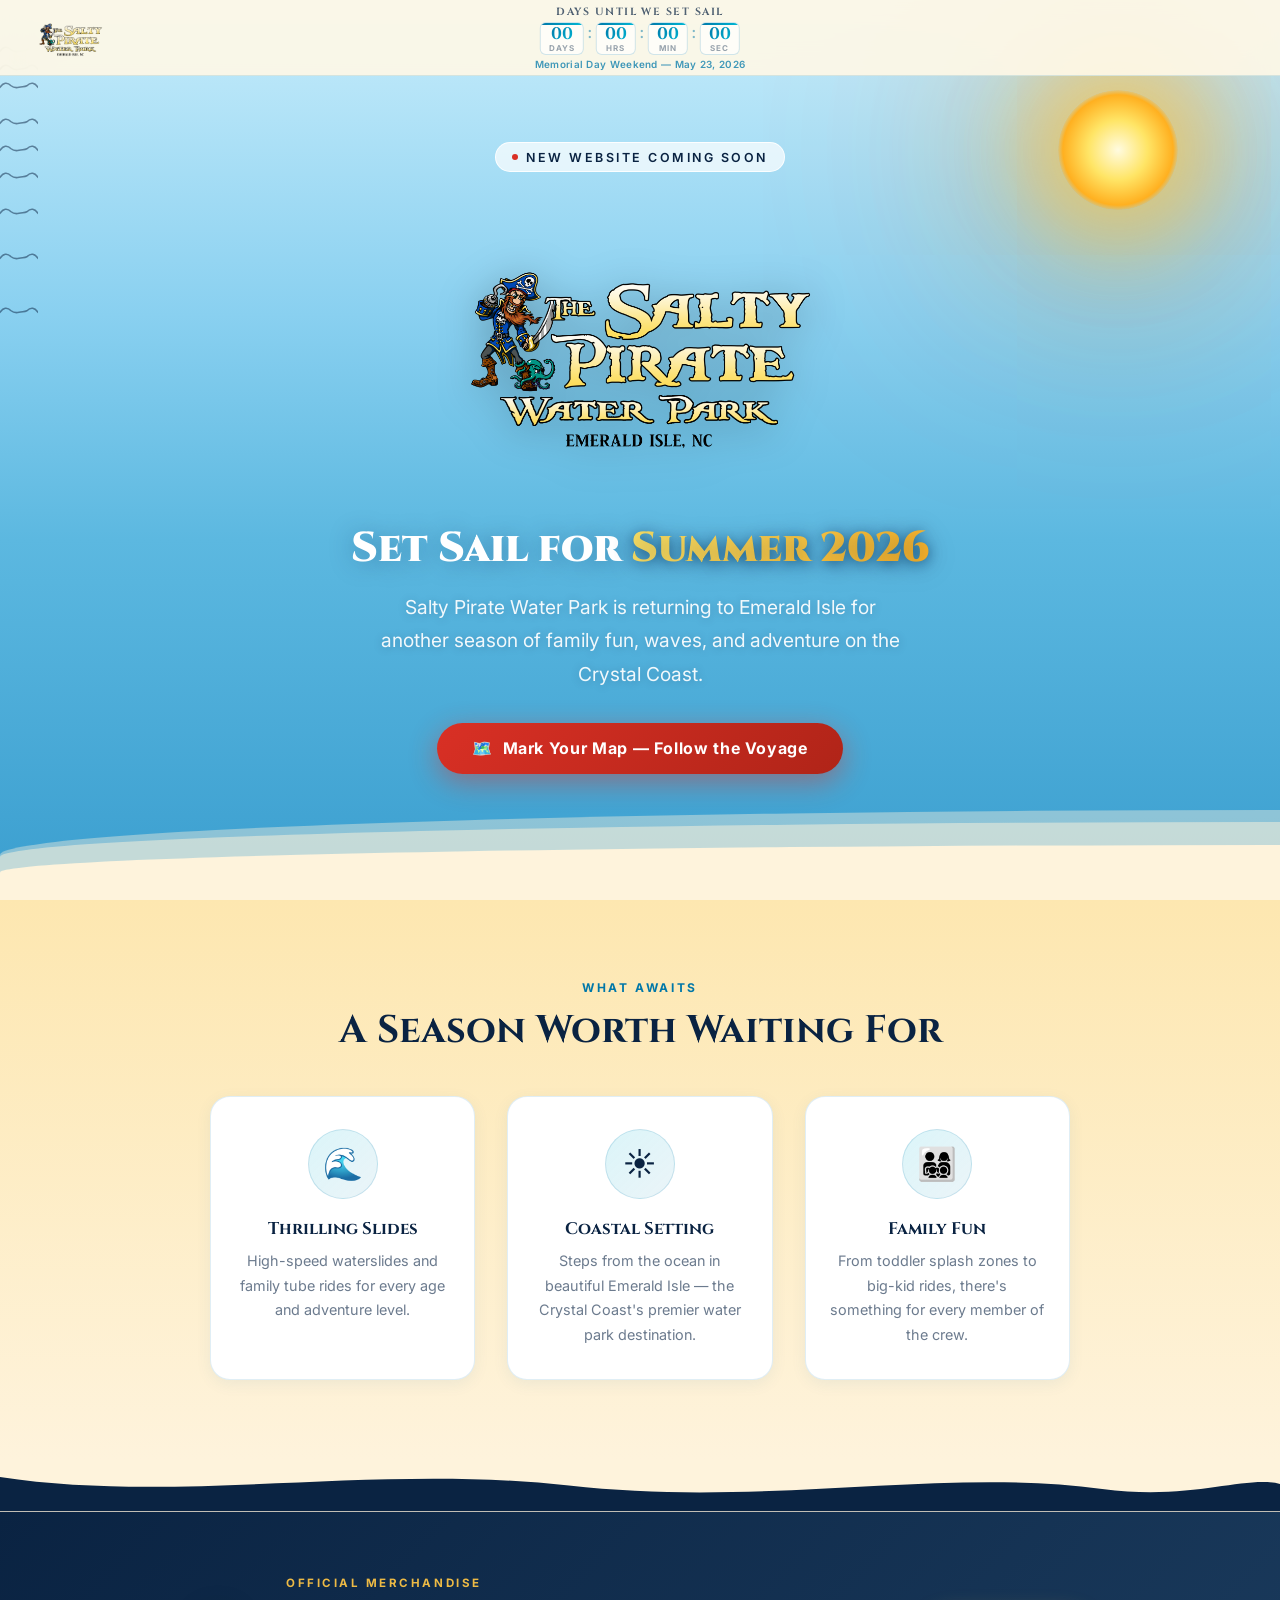
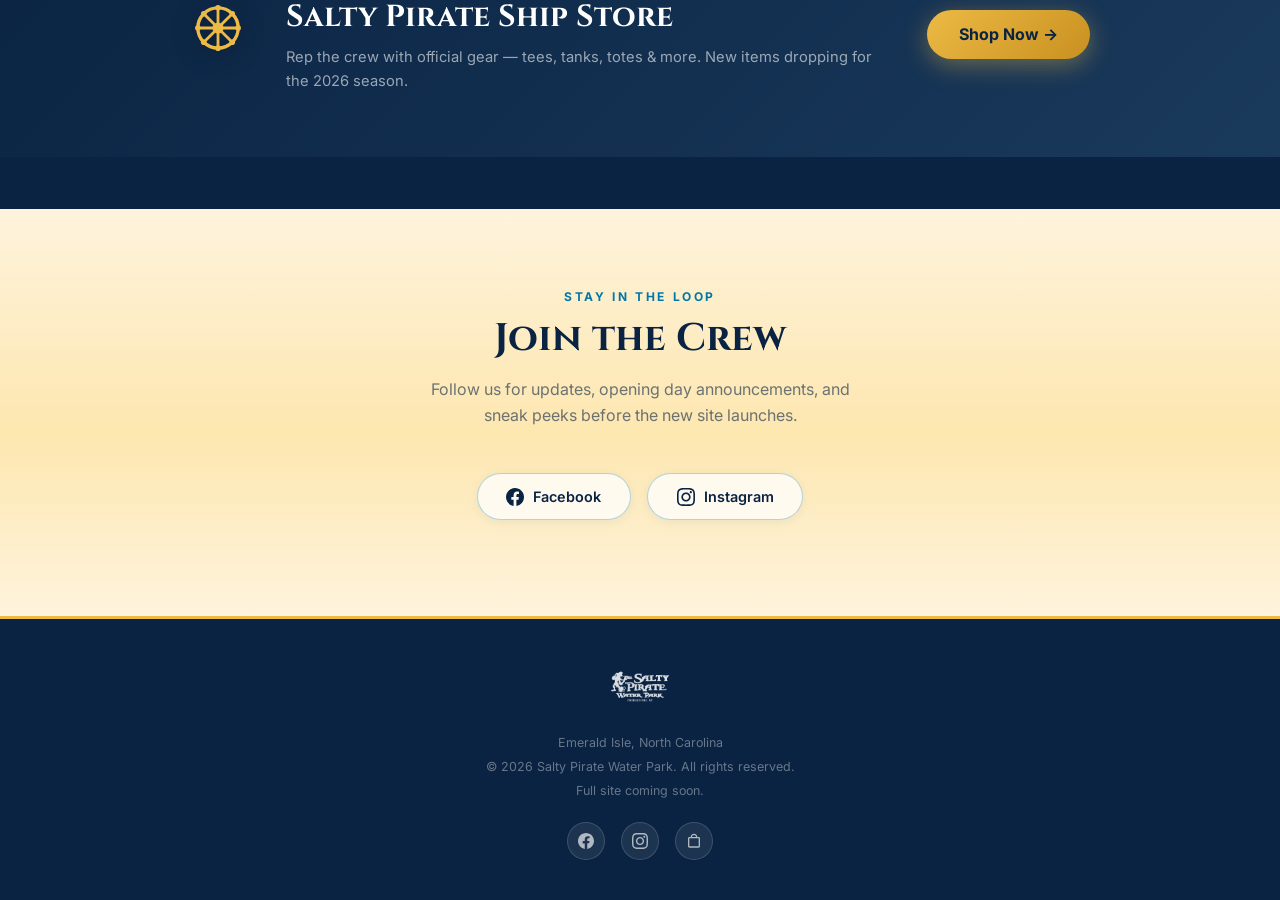
==== index.html @ d19b7331 "Initial commit — Salty Pirate Water Park coming soon page" ====
<!DOCTYPE html>
<html lang="en">
<head>
  <meta charset="UTF-8" />
  <meta name="viewport" content="width=device-width, initial-scale=1.0" />
  <meta name="description" content="Salty Pirate Water Park is returning to Emerald Isle, NC for Summer 2026. Get ready for the best family water park on the Crystal Coast." />
  <meta property="og:title" content="Salty Pirate Water Park — Set Sail Summer 2026" />
  <meta property="og:description" content="The crew returns Memorial Day Weekend 2026. Emerald Isle, North Carolina." />
  <meta property="og:type" content="website" />
  <title>Salty Pirate Water Park — Set Sail Summer 2026</title>

  <link rel="preconnect" href="https://fonts.googleapis.com" />
  <link rel="preconnect" href="https://fonts.gstatic.com" crossorigin />
  <link href="https://fonts.googleapis.com/css2?family=Cinzel:wght@700;900&family=Inter:wght@400;500;600;700&display=swap" rel="stylesheet" />
  <link rel="stylesheet" href="css/styles.css" />
</head>
<body>

  <div id="scroll-progress" aria-hidden="true"></div>

  <!-- NAV -->
  <nav>
    <a class="nav-logo" href="#">
      <img
        src="images/logo.png"
        alt="The Salty Pirate Water Park"
        onerror="this.style.display='none'; this.nextElementSibling.style.display='flex';"
      />
      <span class="nav-logo-fallback" style="display:none;">
        🏴‍☠️ Salty Pirate Water Park
      </span>
    </a>
    <div class="nav-countdown">
      <div class="nav-cd-title">Days Until We Set Sail</div>
      <div class="nav-cd-grid">
        <div class="nav-cd-item">
          <span class="nav-cd-num" id="cd-days">—</span>
          <span class="nav-cd-lbl">Days</span>
        </div>
        <div class="nav-cd-sep">:</div>
        <div class="nav-cd-item">
          <span class="nav-cd-num" id="cd-hours">—</span>
          <span class="nav-cd-lbl">Hrs</span>
        </div>
        <div class="nav-cd-sep">:</div>
        <div class="nav-cd-item">
          <span class="nav-cd-num" id="cd-minutes">—</span>
          <span class="nav-cd-lbl">Min</span>
        </div>
        <div class="nav-cd-sep">:</div>
        <div class="nav-cd-item">
          <span class="nav-cd-num" id="cd-seconds">—</span>
          <span class="nav-cd-lbl">Sec</span>
        </div>
      </div>
      <div class="nav-cd-date">Memorial Day Weekend &mdash; May 23, 2026</div>
    </div>
  </nav>

  <!-- HERO -->
  <section class="hero">
    <div class="birds" id="birds"></div>
    <div class="hero-sun"></div>
    <div class="hero-waves">
      <div class="hero-wave hw-1"></div>
      <div class="hero-wave hw-2"></div>
      <div class="hero-wave hw-3"></div>
    </div>

    <div class="hero-content">
      <div class="hero-eyebrow">
        <span class="dot"></span>
        New Website Coming Soon
      </div>

      <img
        src="images/logo.png"
        alt="The Salty Pirate Water Park"
        class="hero-logo-img"
        onerror="this.style.display='none'; this.nextElementSibling.style.display='block';"
      />
      <div class="hero-logo-fallback">
        <h1>The Salty Pirate<br /><span>Water Park</span></h1>
      </div>

      <p class="hero-tagline">Set Sail for <span>Summer 2026</span></p>

      <p class="hero-sub">
        Salty Pirate Water Park is returning to Emerald Isle for another season of family fun, waves, and adventure on the Crystal Coast.
      </p>
<!-- 
      <div class="hero-location">
        <span>⚓</span> Emerald Isle, North Carolina
      </div> -->

      <a
        href="https://maps.app.goo.gl/pohL6pct1wK9ptc59"
        target="_blank"
        rel="noopener noreferrer"
        class="hero-cta"
      >
        <span>🗺️</span> Mark Your Map — Follow the Voyage
      </a>
    </div>
  </section>

  <!-- FEATURES -->
  <section class="about-section">
    <p class="section-label reveal">What Awaits</p>
    <h2 class="section-title reveal" style="margin-bottom:2.5rem;">A Season Worth Waiting For</h2>

    <div class="about-inner stagger">
      <div class="feature-card reveal" style="--i:0">
        <span class="feature-icon">🌊</span>
        <div class="feature-title">Thrilling Slides</div>
        <p class="feature-text">High-speed waterslides and family tube rides for every age and adventure level.</p>
      </div>
      <div class="feature-card reveal" style="--i:1">
        <span class="feature-icon">☀️</span>
        <div class="feature-title">Coastal Setting</div>
        <p class="feature-text">Steps from the ocean in beautiful Emerald Isle — the Crystal Coast's premier water park destination.</p>
      </div>
      <div class="feature-card reveal" style="--i:2">
        <span class="feature-icon">👨‍👩‍👧‍👦</span>
        <div class="feature-title">Family Fun</div>
        <p class="feature-text">From toddler splash zones to big-kid rides, there's something for every member of the crew.</p>
      </div>
    </div>
  </section>

  <!-- WAVE: sand → navy -->
  <div class="wave-divider wd-sand-to-navy" aria-hidden="true">
    <svg viewBox="0 0 1440 60" preserveAspectRatio="none" xmlns="http://www.w3.org/2000/svg">
      <path d="M0,20 C200,52 420,4 640,30 C860,56 1060,8 1240,34 C1340,48 1400,18 1440,28 L1440,60 L0,60 Z" fill="#0A2342"/>
    </svg>
  </div>

  <!-- SHIP STORE -->
  <section class="store-section">
    <div class="store-inner reveal">
      <div class="store-icon">
        <svg viewBox="0 0 100 100" width="56" height="56" fill="none" xmlns="http://www.w3.org/2000/svg">
          <circle cx="50" cy="50" r="36" stroke="#EDBA45" stroke-width="6"/>
          <circle cx="50" cy="50" r="10" fill="#EDBA45"/>
          <line x1="50" y1="40" x2="50" y2="14" stroke="#EDBA45" stroke-width="5" stroke-linecap="round"/>
          <line x1="50" y1="60" x2="50" y2="86" stroke="#EDBA45" stroke-width="5" stroke-linecap="round"/>
          <line x1="60" y1="50" x2="86" y2="50" stroke="#EDBA45" stroke-width="5" stroke-linecap="round"/>
          <line x1="40" y1="50" x2="14" y2="50" stroke="#EDBA45" stroke-width="5" stroke-linecap="round"/>
          <line x1="57.07" y1="42.93" x2="75.46" y2="24.54" stroke="#EDBA45" stroke-width="5" stroke-linecap="round"/>
          <line x1="57.07" y1="57.07" x2="75.46" y2="75.46" stroke="#EDBA45" stroke-width="5" stroke-linecap="round"/>
          <line x1="42.93" y1="57.07" x2="24.54" y2="75.46" stroke="#EDBA45" stroke-width="5" stroke-linecap="round"/>
          <line x1="42.93" y1="42.93" x2="24.54" y2="24.54" stroke="#EDBA45" stroke-width="5" stroke-linecap="round"/>
          <circle cx="50"    cy="14"    r="5" fill="#EDBA45"/>
          <circle cx="50"    cy="86"    r="5" fill="#EDBA45"/>
          <circle cx="86"    cy="50"    r="5" fill="#EDBA45"/>
          <circle cx="14"    cy="50"    r="5" fill="#EDBA45"/>
          <circle cx="75.46" cy="24.54" r="5" fill="#EDBA45"/>
          <circle cx="75.46" cy="75.46" r="5" fill="#EDBA45"/>
          <circle cx="24.54" cy="75.46" r="5" fill="#EDBA45"/>
          <circle cx="24.54" cy="24.54" r="5" fill="#EDBA45"/>
        </svg>
      </div>
      <div class="store-text">
        <p class="store-eyebrow">Official Merchandise</p>
        <h2 class="store-heading">Salty Pirate Ship Store</h2>
        <p class="store-sub">Rep the crew with official gear — tees, tanks, totes &amp; more. New items dropping for the 2026 season.</p>
      </div>
      <a
        href="https://www.saltypiratestore.com"
        target="_blank"
        rel="noopener noreferrer"
        class="store-cta"
      >
        Shop Now &rarr;
      </a>
    </div>
  </section>

  <!-- WAVE: navy → sand -->
  <div class="wave-divider wd-navy-to-sand" aria-hidden="true">
    <svg viewBox="0 0 1440 60" preserveAspectRatio="none" xmlns="http://www.w3.org/2000/svg">
      <path d="M0,40 C200,8 420,56 640,30 C860,4 1060,52 1240,26 C1340,12 1400,42 1440,32 L1440,0 L0,0 Z" fill="#0A2342"/>
    </svg>
  </div>

  <!-- SOCIAL -->
  <section class="social-section" id="social">
    <p class="section-label reveal">Stay in the Loop</p>
    <h2 class="section-title reveal">Join the Crew</h2>
    <p class="social-sub reveal">Follow us for updates, opening day announcements, and sneak peeks before the new site launches.</p>

    <div class="social-links reveal stagger">
      <a
        href="https://www.facebook.com/thesaltypiratewaterpark/"
        target="_blank"
        rel="noopener noreferrer"
        class="social-btn"
        style="--i:0"
      >
        <svg viewBox="0 0 24 24"><path d="M24 12.073C24 5.406 18.627 0 12 0S0 5.406 0 12.073C0 18.1 4.388 23.094 10.125 24v-8.437H7.078v-3.49h3.047V9.41c0-3.025 1.791-4.697 4.533-4.697 1.313 0 2.686.236 2.686.236v2.97h-1.513c-1.491 0-1.956.93-1.956 1.874v2.25h3.328l-.532 3.49h-2.796V24C19.612 23.094 24 18.1 24 12.073z"/></svg>
        Facebook
      </a>
      <a
        href="https://www.instagram.com/saltypiratewaterpark/"
        target="_blank"
        rel="noopener noreferrer"
        class="social-btn"
        style="--i:1"
      >
        <svg viewBox="0 0 24 24"><path d="M12 2.163c3.204 0 3.584.012 4.85.07 3.252.148 4.771 1.691 4.919 4.919.058 1.265.069 1.645.069 4.849 0 3.205-.012 3.584-.069 4.849-.149 3.225-1.664 4.771-4.919 4.919-1.266.058-1.644.07-4.85.07-3.204 0-3.584-.012-4.849-.07-3.26-.149-4.771-1.699-4.919-4.92-.058-1.265-.07-1.644-.07-4.849 0-3.204.013-3.583.07-4.849.149-3.227 1.664-4.771 4.919-4.919 1.266-.057 1.645-.069 4.849-.069zm0-2.163c-3.259 0-3.667.014-4.947.072-4.358.2-6.78 2.618-6.98 6.98-.059 1.281-.073 1.689-.073 4.948 0 3.259.014 3.668.072 4.948.2 4.358 2.618 6.78 6.98 6.98 1.281.058 1.689.072 4.948.072 3.259 0 3.668-.014 4.948-.072 4.354-.2 6.782-2.618 6.979-6.98.059-1.28.073-1.689.073-4.948 0-3.259-.014-3.667-.072-4.947-.196-4.354-2.617-6.78-6.979-6.98-1.281-.059-1.69-.073-4.949-.073zm0 5.838c-3.403 0-6.162 2.759-6.162 6.162s2.759 6.163 6.162 6.163 6.162-2.759 6.162-6.163c0-3.403-2.759-6.162-6.162-6.162zm0 10.162c-2.209 0-4-1.79-4-4 0-2.209 1.791-4 4-4s4 1.791 4 4c0 2.21-1.791 4-4 4zm6.406-11.845c-.796 0-1.441.645-1.441 1.44s.645 1.44 1.441 1.44c.795 0 1.439-.645 1.439-1.44s-.644-1.44-1.439-1.44z"/></svg>
        Instagram
      </a>
    </div>
  </section>

  <!-- FOOTER -->
  <footer>
    <div class="footer-logo">
      <img
        src="images/logo.png"
        alt="The Salty Pirate Water Park"
        onerror="this.style.display='none'; this.nextElementSibling.style.display='block';"
      />
      <span class="footer-logo-fallback" style="display:none;">🏴‍☠️ Salty Pirate Water Park</span>
    </div>
    <p class="footer-text">
      Emerald Isle, North Carolina<br />
      © 2026 Salty Pirate Water Park. All rights reserved.<br />
      Full site coming soon.
    </p>
    <div class="footer-social">
      <a href="https://www.facebook.com/thesaltypiratewaterpark/" target="_blank" rel="noopener noreferrer" aria-label="Facebook">
        <svg viewBox="0 0 24 24"><path d="M24 12.073C24 5.406 18.627 0 12 0S0 5.406 0 12.073C0 18.1 4.388 23.094 10.125 24v-8.437H7.078v-3.49h3.047V9.41c0-3.025 1.791-4.697 4.533-4.697 1.313 0 2.686.236 2.686.236v2.97h-1.513c-1.491 0-1.956.93-1.956 1.874v2.25h3.328l-.532 3.49h-2.796V24C19.612 23.094 24 18.1 24 12.073z"/></svg>
      </a>
      <a href="https://www.instagram.com/saltypiratewaterpark/" target="_blank" rel="noopener noreferrer" aria-label="Instagram">
        <svg viewBox="0 0 24 24"><path d="M12 2.163c3.204 0 3.584.012 4.85.07 3.252.148 4.771 1.691 4.919 4.919.058 1.265.069 1.645.069 4.849 0 3.205-.012 3.584-.069 4.849-.149 3.225-1.664 4.771-4.919 4.919-1.266.058-1.644.07-4.85.07-3.204 0-3.584-.012-4.849-.07-3.26-.149-4.771-1.699-4.919-4.92-.058-1.265-.07-1.644-.07-4.849 0-3.204.013-3.583.07-4.849.149-3.227 1.664-4.771 4.919-4.919 1.266-.057 1.645-.069 4.849-.069zm0-2.163c-3.259 0-3.667.014-4.947.072-4.358.2-6.78 2.618-6.98 6.98-.059 1.281-.073 1.689-.073 4.948 0 3.259.014 3.668.072 4.948.2 4.358 2.618 6.78 6.98 6.98 1.281.058 1.689.072 4.948.072 3.259 0 3.668-.014 4.948-.072 4.354-.2 6.782-2.618 6.979-6.98.059-1.28.073-1.689.073-4.948 0-3.259-.014-3.667-.072-4.947-.196-4.354-2.617-6.78-6.979-6.98-1.281-.059-1.69-.073-4.949-.073zm0 5.838c-3.403 0-6.162 2.759-6.162 6.162s2.759 6.163 6.162 6.163 6.162-2.759 6.162-6.163c0-3.403-2.759-6.162-6.162-6.162zm0 10.162c-2.209 0-4-1.79-4-4 0-2.209 1.791-4 4-4s4 1.791 4 4c0 2.21-1.791 4-4 4zm6.406-11.845c-.796 0-1.441.645-1.441 1.44s.645 1.44 1.441 1.44c.795 0 1.439-.645 1.439-1.44s-.644-1.44-1.439-1.44z"/></svg>
      </a>
      <a href="https://www.saltypiratestore.com" target="_blank" rel="noopener noreferrer" aria-label="Ship Store">
        <svg viewBox="0 0 24 24"><path d="M19 6h-2c0-2.76-2.24-5-5-5S7 3.24 7 6H5c-1.1 0-2 .9-2 2v12c0 1.1.9 2 2 2h14c1.1 0 2-.9 2-2V8c0-1.1-.9-2-2-2zm-7-3c1.66 0 3 1.34 3 3H9c0-1.66 1.34-3 3-3zm7 17H5V8h14v12z"/></svg>
      </a>
    </div>
  </footer>

  <script src="js/main.js"></script>

</body>
</html>
---- css/styles.css ----
/* ─── Reset & Variables ────────────────────────────────── */
*, *::before, *::after { box-sizing: border-box; margin: 0; padding: 0; }

:root {
  --sky:        #5BBFDA;
  --sky-light:  #C5ECFC;
  --ocean:      #0077A8;
  --ocean-mid:  #1A96C0;
  --teal:       #00B8D4;
  --sand:       #FEF3DC;
  --sand-mid:   #F5D98A;
  --sand-warm:  #EDBA45;
  --coral:      #D93025;
  --coral-dark: #B02418;
  --navy:       #0A2342;
  --white:      #FFFFFF;
}

/* ─── Scroll Progress Bar ───────────────────────────────── */
#scroll-progress {
  position: fixed;
  top: 0; left: 0;
  height: 3px;
  width: 0%;
  background: linear-gradient(90deg, var(--coral) 0%, var(--sand-warm) 50%, var(--coral) 100%);
  background-size: 200% 100%;
  z-index: 201;
  pointer-events: none;
  transition: width 0.08s linear;
  animation: progress-shimmer 2.8s linear infinite;
}

@keyframes progress-shimmer {
  0%   { background-position: 100% 0; }
  100% { background-position: -100% 0; }
}

html { scroll-behavior: smooth; }

body {
  font-family: 'Inter', sans-serif;
  background: var(--sand);
  color: var(--navy);
  overflow-x: hidden;
}

/* ─── NAV ──────────────────────────────────────────────── */
nav {
  position: fixed;
  top: 0; left: 0; right: 0;
  z-index: 100;
  padding: 0.6rem 2rem;
  display: flex;
  align-items: center;
  justify-content: space-between;
  background: rgba(254, 248, 230, 0.92);
  backdrop-filter: blur(14px);
  border-bottom: 1px solid rgba(0, 119, 168, 0.15);
}

.nav-logo {
  display: flex;
  align-items: center;
  text-decoration: none;
}

.nav-logo img {
  height: 56px;
  width: auto;
  object-fit: contain;
}

.nav-logo-fallback {
  display: none;
  font-family: 'Cinzel', serif;
  font-size: 1.1rem;
  font-weight: 700;
  color: var(--navy);
  letter-spacing: 0.05em;
  align-items: center;
  gap: 0.5rem;
}
.nav-logo img.broken + .nav-logo-fallback { display: flex; }

nav.scrolled {
  background: rgba(254, 248, 230, 0.98);
  box-shadow: 0 4px 24px rgba(0, 60, 100, 0.13);
  border-bottom-color: rgba(0, 119, 168, 0.28);
}

/* ── Nav Countdown ──────────────────────────────────────── */
.nav-countdown {
  position: absolute;
  left: 50%;
  transform: translateX(-50%);
  display: flex;
  flex-direction: column;
  align-items: center;
  gap: 0.18rem;
  pointer-events: none;
}

.nav-cd-title {
  font-family: 'Cinzel', serif;
  font-size: 0.65rem;
  font-weight: 700;
  letter-spacing: 0.14em;
  text-transform: uppercase;
  color: var(--navy);
  opacity: 0.7;
  white-space: nowrap;
}

.nav-cd-grid {
  display: flex;
  align-items: center;
  gap: 0.25rem;
}

.nav-cd-item {
  display: flex;
  flex-direction: column;
  align-items: center;
  background: rgba(255, 255, 255, 0.7);
  border: 1px solid rgba(0, 119, 168, 0.18);
  border-radius: 6px;
  padding: 0.12rem 0.5rem;
  min-width: 38px;
  position: relative;
  overflow: hidden;
}

.nav-cd-item::before {
  content: '';
  position: absolute;
  top: 0; left: 0; right: 0;
  height: 2px;
  background: linear-gradient(90deg, var(--ocean), var(--teal));
}

.nav-cd-num {
  font-family: 'Cinzel', serif;
  font-size: 1.05rem;
  font-weight: 700;
  line-height: 1.15;
  background: linear-gradient(135deg, var(--ocean), var(--teal));
  -webkit-background-clip: text;
  -webkit-text-fill-color: transparent;
  background-clip: text;
}

.nav-cd-lbl {
  font-size: 0.5rem;
  font-weight: 700;
  letter-spacing: 0.12em;
  text-transform: uppercase;
  color: rgba(10, 35, 66, 0.42);
  line-height: 1;
}

.nav-cd-sep {
  font-family: 'Cinzel', serif;
  font-size: 1rem;
  font-weight: 700;
  color: var(--ocean);
  line-height: 1;
  margin-bottom: 0.65rem;
  opacity: 0.5;
}

.nav-cd-date {
  font-size: 0.62rem;
  font-weight: 600;
  color: var(--ocean);
  letter-spacing: 0.03em;
  opacity: 0.75;
  white-space: nowrap;
}

@media (max-width: 580px) {
  .nav-cd-title { display: none; }
  .nav-cd-date  { display: none; }
  .nav-cd-item  { min-width: 32px; padding: 0.1rem 0.35rem; }
  .nav-cd-num   { font-size: 0.9rem; }
}

/* ─── HERO ─────────────────────────────────────────────── */
.hero {
  position: relative;
  min-height: 100svh;
  display: flex;
  flex-direction: column;
  align-items: center;
  justify-content: center;
  text-align: center;
  padding: 7rem 1.5rem 6rem;
  overflow: hidden;
}

.hero::before {
  content: '';
  position: absolute;
  inset: 0;
  background: linear-gradient(180deg,
    #c8edfb 0%,
    #89d0f0 35%,
    #5cb8e0 60%,
    #3a9ecf 100%);
  z-index: 0;
}

/* ── Birds ──────────────────────────────────────────────── */
.birds {
  position: absolute;
  inset: 0;
  z-index: 1;
  pointer-events: none;
  overflow: hidden;
}

.bird {
  position: absolute;
  left: 0;
  color: rgba(10, 35, 66, 0.5);
  animation: bird-fly linear infinite;
}

.bird svg {
  width: 38px;
  height: auto;
  display: block;
}

@keyframes bird-fly {
  0%   { transform: translateX(-100px) scale(var(--bs,1)) translateY(0px);   opacity: 0; }
  4%   { opacity: 1; }
  50%  { transform: translateX(50vw)   scale(var(--bs,1)) translateY(-18px); opacity: 1; }
  96%  { opacity: 1; }
  100% { transform: translateX(115vw)  scale(var(--bs,1)) translateY(6px);   opacity: 0; }
}

/* ── Sun ────────────────────────────────────────────────── */
.hero-sun {
  position: absolute;
  top: 10%;
  right: 8%;
  width: 120px;
  height: 120px;
  border-radius: 50%;
  background: radial-gradient(circle at center,
    #fffbe0 0%, #ffe566 35%, #ffb020 65%, transparent 78%);
  box-shadow:
    0 0 70px 35px rgba(255, 200, 60, 0.5),
    0 0 160px 80px rgba(255, 140, 0, 0.22),
    0 0 300px 150px rgba(255, 100, 0, 0.08);
  z-index: 2;
  animation: sun-pulse 5s ease-in-out infinite alternate;
}

@keyframes sun-pulse {
  0%   { box-shadow: 0 0 70px 35px rgba(255,200,60,0.50), 0 0 160px 80px rgba(255,140,0,0.22); }
  100% { box-shadow: 0 0 90px 45px rgba(255,200,60,0.62), 0 0 200px 100px rgba(255,140,0,0.30); }
}

/* ── Wave transition ────────────────────────────────────── */
.hero-waves {
  position: absolute;
  bottom: 0; left: 0; right: 0;
  z-index: 2;
  pointer-events: none;
}

.hero-wave {
  position: absolute;
  bottom: 0;
  width: 200%;
  border-radius: 50% 50% 0 0;
  animation: wave-roll linear infinite;
}

.hw-1 { background: rgba(254,243,220,0.4); height: 90px; animation-duration: 8s; }
.hw-2 { background: rgba(254,243,220,0.5); height: 70px; bottom: 8px; animation-duration: 11s; animation-direction: reverse; }
.hw-3 { background: var(--sand);           height: 55px; animation-duration: 14s; }

@keyframes wave-roll {
  0%   { transform: translateX(0); }
  100% { transform: translateX(-50%); }
}

/* ── Hero content ───────────────────────────────────────── */
.hero-content {
  position: relative;
  z-index: 3;
  max-width: 780px;
}

.hero-eyebrow {
  display: inline-flex;
  align-items: center;
  gap: 0.5rem;
  font-size: 0.78rem;
  font-weight: 600;
  letter-spacing: 0.2em;
  text-transform: uppercase;
  color: var(--navy);
  background: rgba(255, 255, 255, 0.7);
  border: 1px solid rgba(255, 255, 255, 0.9);
  border-radius: 100px;
  padding: 0.4rem 1rem;
  margin-bottom: 1.6rem;
}

.hero-eyebrow .dot {
  width: 6px; height: 6px;
  background: var(--coral);
  border-radius: 50%;
  animation: pulse-dot 2s infinite;
}

@keyframes pulse-dot {
  0%, 100% { opacity: 1; transform: scale(1); }
  50%       { opacity: 0.4; transform: scale(0.7); }
}

.hero-logo-img {
  width: clamp(220px, 50vw, 420px);
  height: auto;
  margin: 0 auto 1.4rem;
  filter: drop-shadow(0 6px 20px rgba(0, 0, 0, 0.25));
  display: block;
}

.hero-logo-fallback { display: none; }

.hero-logo-fallback h1 {
  font-family: 'Cinzel', serif;
  font-size: clamp(2.4rem, 7vw, 5rem);
  font-weight: 900;
  line-height: 1.05;
  color: var(--white);
  text-shadow: 0 2px 24px rgba(0, 60, 100, 0.3);
  margin-bottom: 0.6rem;
}

.hero-logo-fallback h1 span {
  background: linear-gradient(135deg, #ffe566, #ffb020);
  -webkit-background-clip: text;
  -webkit-text-fill-color: transparent;
  background-clip: text;
}

.hero-tagline {
  font-family: 'Cinzel', serif;
  font-size: clamp(1.5rem, 4vw, 2.6rem);
  font-weight: 900;
  color: var(--white);
  text-shadow: 0 2px 24px rgba(0, 50, 90, 0.35);
  margin-bottom: 1.2rem;
  line-height: 1.1;
}

.hero-tagline span {
  background: linear-gradient(135deg, #ffe566, #ffb020);
  -webkit-background-clip: text;
  -webkit-text-fill-color: transparent;
  background-clip: text;
  filter: drop-shadow(0 2px 6px rgba(0, 40, 80, 0.55));
}

.hero-sub {
  font-size: clamp(1rem, 2.5vw, 1.2rem);
  color: rgba(255, 255, 255, 0.92);
  max-width: 520px;
  margin: 0 auto 2rem;
  line-height: 1.75;
  text-shadow: 0 1px 8px rgba(0, 50, 90, 0.25);
}

.hero-location {
  display: inline-flex;
  align-items: center;
  gap: 0.4rem;
  font-size: 0.82rem;
  font-weight: 600;
  color: rgba(255, 255, 255, 0.88);
  letter-spacing: 0.1em;
  text-transform: uppercase;
  margin-bottom: 2rem;
}

.hero-cta {
  display: inline-flex;
  align-items: center;
  gap: 0.6rem;
  background: linear-gradient(135deg, var(--coral), var(--coral-dark));
  color: var(--white);
  font-size: 1rem;
  font-weight: 700;
  letter-spacing: 0.04em;
  padding: 0.95rem 2.2rem;
  border-radius: 100px;
  border: none;
  cursor: pointer;
  text-decoration: none;
  transition: transform 0.2s, box-shadow 0.2s;
  box-shadow: 0 8px 28px rgba(217, 48, 37, 0.45);
}

.hero-cta:hover {
  transform: translateY(-3px) scale(1.02);
  box-shadow: 0 12px 40px rgba(217, 48, 37, 0.6);
}

.hero-cta:active { transform: translateY(0) scale(0.99); }

/* ── Hero entrance animations ───────────────────────────── */
@keyframes hero-enter {
  from { opacity: 0; transform: translateY(22px); }
  to   { opacity: 1; transform: none; }
}

.hero-eyebrow       { animation: hero-enter 0.7s ease both 0.20s; }
.hero-logo-img      { animation: hero-enter 0.8s ease both 0.38s; }
.hero-logo-fallback { animation: hero-enter 0.8s ease both 0.38s; }
.hero-tagline       { animation: hero-enter 0.7s ease both 0.54s; }
.hero-sub           { animation: hero-enter 0.7s ease both 0.68s; }
.hero-location      { animation: hero-enter 0.7s ease both 0.80s; }
.hero-cta           { animation: hero-enter 0.8s ease both 0.94s; }

/* ─── COUNTDOWN ────────────────────────────────────────── */
.countdown-section {
  position: relative;
  z-index: 2;
  padding: 5rem 1.5rem;
  background: linear-gradient(180deg, var(--sand) 0%, #fde7b0 100%);
}

.section-label {
  text-align: center;
  font-size: 0.75rem;
  font-weight: 700;
  letter-spacing: 0.22em;
  text-transform: uppercase;
  color: var(--ocean);
  margin-bottom: 0.6rem;
}

.section-title {
  font-family: 'Cinzel', serif;
  font-size: clamp(1.5rem, 4vw, 2.4rem);
  font-weight: 700;
  text-align: center;
  color: var(--navy);
  margin-bottom: 3rem;
}

.compass-divider {
  display: flex;
  align-items: center;
  justify-content: center;
  gap: 1rem;
  margin-bottom: 3rem;
}

.compass-divider::before,
.compass-divider::after {
  content: '';
  flex: 1;
  max-width: 120px;
  height: 1px;
  background: linear-gradient(90deg, transparent, rgba(0,119,168,0.45));
}

.compass-divider::after {
  background: linear-gradient(270deg, transparent, rgba(0,119,168,0.45));
}

.compass-icon { font-size: 1.4rem; }

.countdown-grid {
  display: flex;
  justify-content: center;
  gap: 1rem;
  flex-wrap: wrap;
  max-width: 700px;
  margin: 0 auto;
}

.countdown-item {
  flex: 1;
  min-width: 110px;
  max-width: 150px;
  background: var(--white);
  border: 1px solid rgba(0, 119, 168, 0.18);
  border-radius: 16px;
  padding: 1.6rem 1rem;
  text-align: center;
  position: relative;
  overflow: hidden;
  box-shadow: 0 4px 20px rgba(0, 100, 150, 0.1);
  transition: border-color 0.3s, transform 0.3s, box-shadow 0.3s;
}

.countdown-item:hover {
  border-color: rgba(0, 119, 168, 0.42);
  transform: translateY(-4px);
  box-shadow: 0 10px 32px rgba(0, 100, 150, 0.18);
}

.countdown-item::before {
  content: '';
  position: absolute;
  top: 0; left: 0; right: 0;
  height: 3px;
  background: linear-gradient(90deg, var(--ocean), var(--teal));
}

.countdown-number {
  font-family: 'Cinzel', serif;
  font-size: clamp(2.4rem, 6vw, 3.4rem);
  font-weight: 900;
  line-height: 1;
  margin-bottom: 0.5rem;
  background: linear-gradient(135deg, var(--ocean), var(--teal));
  -webkit-background-clip: text;
  -webkit-text-fill-color: transparent;
  background-clip: text;
}

.countdown-label {
  font-size: 0.7rem;
  font-weight: 700;
  letter-spacing: 0.18em;
  text-transform: uppercase;
  color: rgba(10, 35, 66, 0.42);
}

@keyframes cd-tick {
  0%   { transform: scale(1.00); }
  35%  { transform: scale(1.14); }
  65%  { transform: scale(0.93); }
  100% { transform: scale(1.00); }
}

.countdown-number.ticking,
.nav-cd-num.ticking { animation: cd-tick 0.28s ease; }

.opening-date-note {
  text-align: center;
  margin-top: 2.5rem;
  font-size: 0.9rem;
  color: rgba(10, 35, 66, 0.52);
}

.opening-date-note strong {
  color: var(--ocean);
  font-weight: 600;
}

/* ─── FEATURES ─────────────────────────────────────────── */
.about-section {
  background: linear-gradient(180deg, #fde7b0 0%, var(--sand) 100%);
  padding: 5rem 1.5rem;
}

.about-inner {
  max-width: 860px;
  margin: 0 auto;
  display: grid;
  grid-template-columns: 1fr 1fr 1fr;
  gap: 2rem;
}

@media (max-width: 640px) {
  .about-inner { grid-template-columns: 1fr; }
}

.feature-card {
  background: var(--white);
  border: 1px solid rgba(0, 119, 168, 0.12);
  border-radius: 20px;
  padding: 2rem 1.5rem;
  text-align: center;
  box-shadow: 0 4px 16px rgba(0, 100, 150, 0.07);
  transition: border-color 0.3s, transform 0.3s, box-shadow 0.3s;
}

.feature-card:hover {
  border-color: rgba(0, 119, 168, 0.35);
  box-shadow: 0 10px 32px rgba(0, 100, 150, 0.14);
  transform: translateY(-6px);
}

.feature-icon {
  font-size: 2rem;
  width: 70px;
  height: 70px;
  border-radius: 50%;
  background: linear-gradient(135deg, rgba(0, 184, 212, 0.14), rgba(0, 119, 168, 0.08));
  border: 1.5px solid rgba(0, 119, 168, 0.16);
  display: flex;
  align-items: center;
  justify-content: center;
  margin: 0 auto 1.2rem;
}

.feature-title {
  font-family: 'Cinzel', serif;
  font-size: 1.05rem;
  font-weight: 700;
  color: var(--navy);
  margin-bottom: 0.6rem;
}

.feature-text {
  font-size: 0.9rem;
  color: rgba(10, 35, 66, 0.6);
  line-height: 1.7;
}

/* ─── SHIP STORE ────────────────────────────────────────── */
.store-section {
  background: linear-gradient(135deg, #0A2342 0%, #1A3A5C 100%);
  padding: 4rem 1.5rem;
}

.store-inner {
  max-width: 900px;
  margin: 0 auto;
  display: flex;
  align-items: center;
  gap: 2.5rem;
  flex-direction: column;
  text-align: center;
}

@media (min-width: 768px) {
  .store-inner {
    flex-direction: row;
    flex-wrap: nowrap;
    text-align: left;
    justify-content: space-between;
  }
}

.store-icon {
  font-size: 3.2rem;
  flex-shrink: 0;
  filter: drop-shadow(0 4px 12px rgba(0,0,0,0.3));
}

.store-text { flex: 1; min-width: 0; }

.store-eyebrow {
  font-size: 0.72rem;
  font-weight: 700;
  letter-spacing: 0.22em;
  text-transform: uppercase;
  color: var(--sand-warm);
  margin-bottom: 0.4rem;
}

.store-heading {
  font-family: 'Cinzel', serif;
  font-size: clamp(1.3rem, 3vw, 1.9rem);
  font-weight: 700;
  color: var(--white);
  margin-bottom: 0.5rem;
}

.store-sub {
  font-size: 0.92rem;
  color: rgba(255, 255, 255, 0.58);
  line-height: 1.65;
}

.store-cta {
  display: inline-flex;
  align-items: center;
  gap: 0.5rem;
  background: linear-gradient(135deg, var(--sand-warm), #c89020);
  color: var(--navy);
  font-size: 1rem;
  font-weight: 700;
  padding: 0.9rem 2rem;
  border-radius: 100px;
  text-decoration: none;
  white-space: nowrap;
  flex-shrink: 0;
  box-shadow: 0 6px 24px rgba(237, 186, 69, 0.4);
  transition: transform 0.2s, box-shadow 0.2s;
}

.store-cta:hover {
  transform: translateY(-2px) scale(1.02);
  box-shadow: 0 10px 32px rgba(237, 186, 69, 0.55);
}

/* ─── SOCIAL ────────────────────────────────────────────── */
.social-section {
  background: linear-gradient(180deg, var(--sand) 0%, #fde7b0 55%, var(--sand) 100%);
  padding: 5rem 1.5rem 6rem;
  text-align: center;
}

.social-section .section-title { margin-bottom: 0.8rem; }

.social-sub {
  font-size: 1rem;
  color: rgba(10, 35, 66, 0.6);
  max-width: 420px;
  margin: 0 auto 2.8rem;
  line-height: 1.6;
}

.social-links {
  display: flex;
  justify-content: center;
  gap: 1rem;
  flex-wrap: wrap;
}

.social-btn {
  display: inline-flex;
  align-items: center;
  gap: 0.55rem;
  padding: 0.85rem 1.8rem;
  border-radius: 100px;
  font-size: 0.9rem;
  font-weight: 600;
  text-decoration: none;
  border: 1.5px solid rgba(0, 119, 168, 0.3);
  background: rgba(255, 255, 255, 0.75);
  color: var(--navy);
  box-shadow: 0 2px 10px rgba(0, 100, 150, 0.08);
  transition: border-color 0.2s, background 0.2s, transform 0.2s, box-shadow 0.2s;
}

.social-btn:hover {
  border-color: var(--ocean);
  background: var(--white);
  transform: translateY(-3px);
  box-shadow: 0 6px 20px rgba(0, 100, 150, 0.16);
}

.social-btn svg {
  width: 18px; height: 18px;
  fill: currentColor;
  flex-shrink: 0;
}

/* ─── Wave Dividers ─────────────────────────────────────── */
.wave-divider {
  display: block;
  width: 100%;
  overflow: hidden;
  line-height: 0;
  margin: 0;
  padding: 0;
}

.wave-divider svg {
  display: block;
  width: 100%;
  height: clamp(36px, 4vw, 60px);
}

.wd-sand-to-navy { background: var(--sand); }
.wd-navy-to-sand { background: #0A2342; }

/* ─── FOOTER ────────────────────────────────────────────── */
footer {
  background: var(--navy);
  border-top: 3px solid var(--sand-warm);
  padding: 2.5rem 1.5rem;
  text-align: center;
}

.footer-logo { margin-bottom: 1rem; }

.footer-logo img {
  height: 52px;
  width: auto;
  object-fit: contain;
  filter: brightness(0) invert(1) opacity(0.85);
}

.footer-logo-fallback {
  font-family: 'Cinzel', serif;
  font-size: 1rem;
  font-weight: 700;
  color: var(--sand-mid);
}

.footer-text {
  font-size: 0.78rem;
  color: rgba(255, 255, 255, 0.38);
  line-height: 1.9;
  margin-top: 0.6rem;
}

.footer-social {
  display: flex;
  justify-content: center;
  gap: 1rem;
  margin-top: 1.2rem;
}

.footer-social a {
  display: inline-flex;
  align-items: center;
  justify-content: center;
  width: 38px; height: 38px;
  border-radius: 50%;
  background: rgba(255,255,255,0.08);
  border: 1px solid rgba(255,255,255,0.15);
  color: rgba(255,255,255,0.65);
  transition: background 0.2s, color 0.2s, transform 0.2s;
}

.footer-social a:hover {
  background: rgba(255,255,255,0.18);
  color: var(--white);
  transform: translateY(-2px);
}

.footer-social svg {
  width: 16px; height: 16px;
  fill: currentColor;
}

/* ─── Scroll Reveal ─────────────────────────────────────── */
.reveal {
  opacity: 0;
  transform: translateY(28px);
  transition: opacity 0.7s ease, transform 0.7s ease;
}

.reveal.visible {
  opacity: 1;
  transform: none;
}

.stagger > * { transition-delay: calc(var(--i, 0) * 0.1s); }
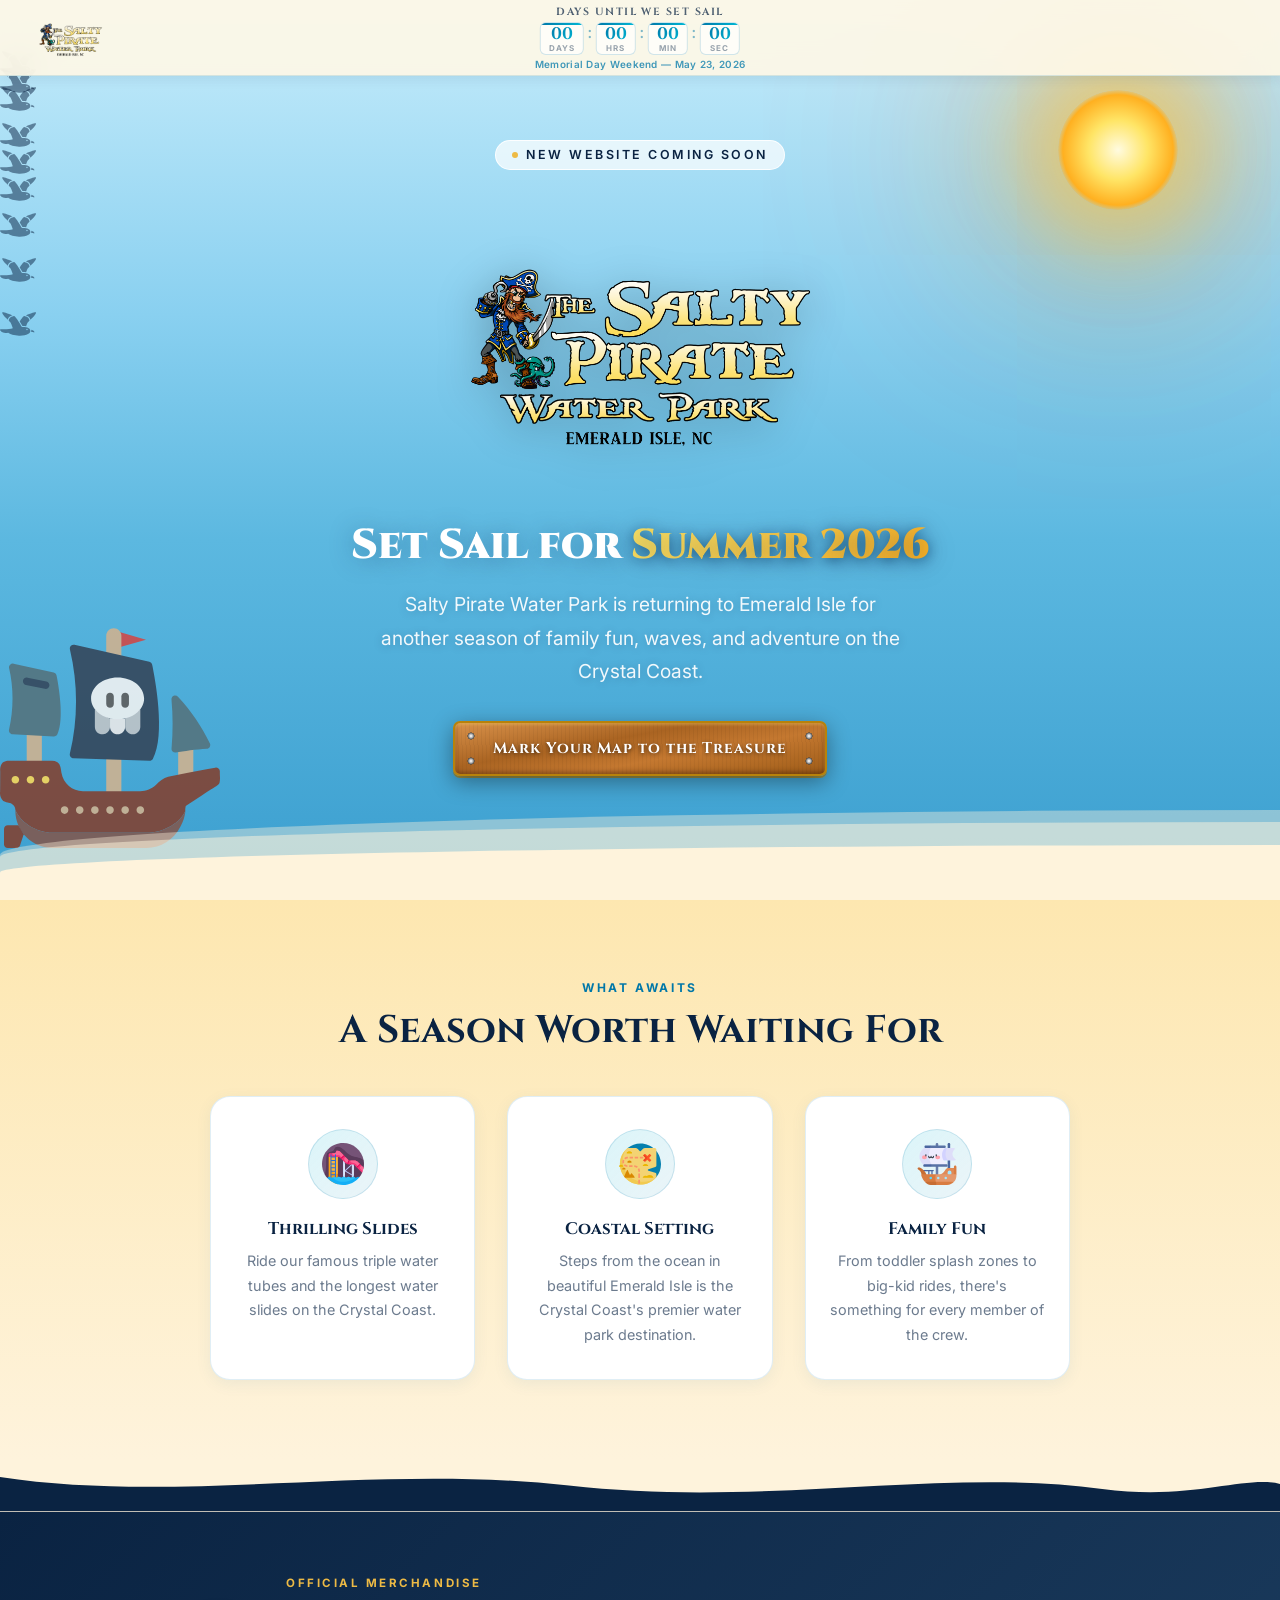
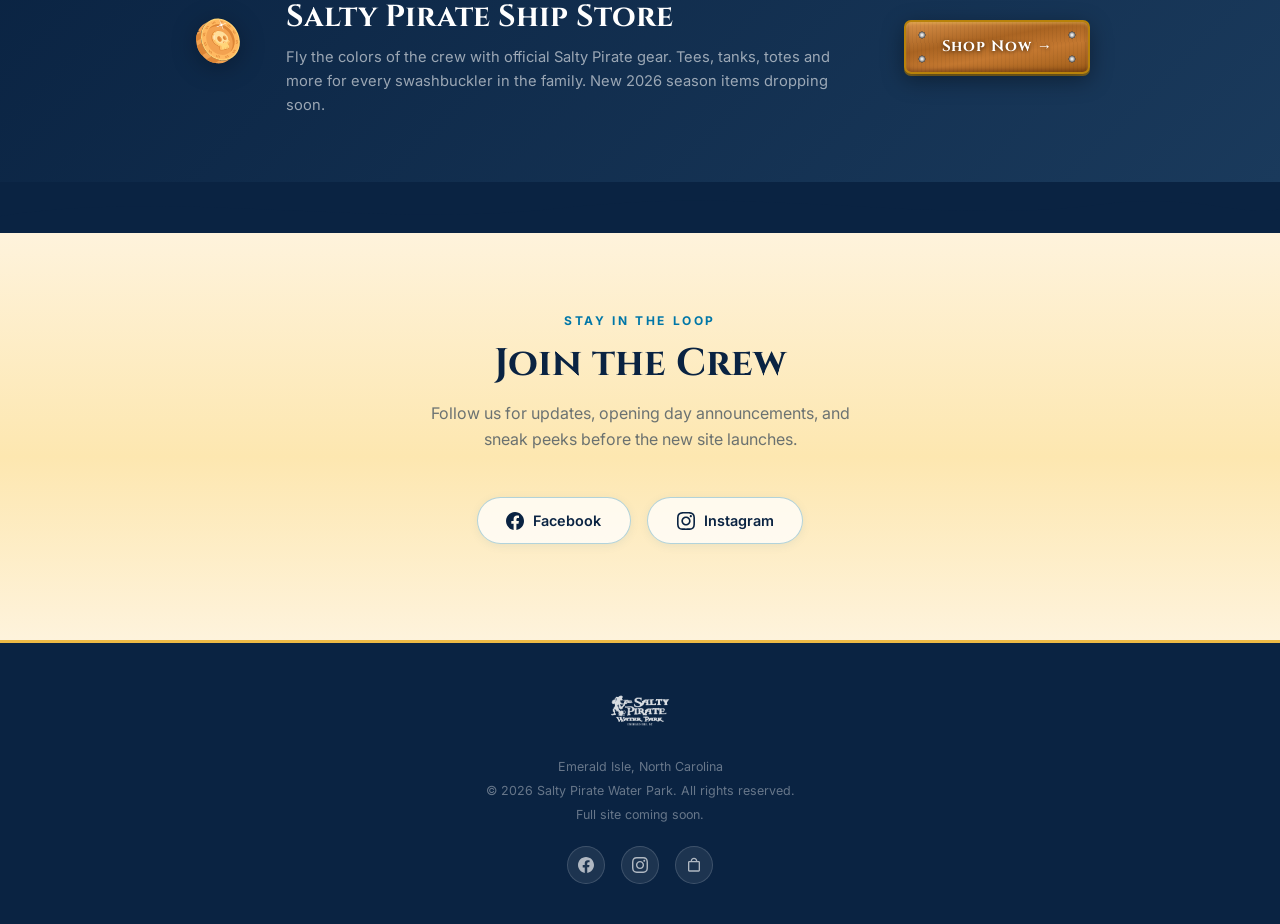
==== commit 700bb3e9: "Add new SVG images: seagull, treasure map, and water slide" ====
--- a/index.html
+++ b/index.html
@@ -9,6 +9,7 @@
   <meta property="og:type" content="website" />
   <title>Salty Pirate Water Park — Set Sail Summer 2026</title>
 
+  <link rel="icon" type="image/png" href="images/coin.png" />
   <link rel="preconnect" href="https://fonts.googleapis.com" />
   <link rel="preconnect" href="https://fonts.gstatic.com" crossorigin />
   <link href="https://fonts.googleapis.com/css2?family=Cinzel:wght@700;900&family=Inter:wght@400;500;600;700&display=swap" rel="stylesheet" />
@@ -61,6 +62,9 @@
   <section class="hero">
     <div class="birds" id="birds"></div>
     <div class="hero-sun"></div>
+    <div class="hero-ship">
+      <img src="images/pirate-ship.svg" alt="" class="hero-ship-img" />
+    </div>
     <div class="hero-waves">
       <div class="hero-wave hw-1"></div>
       <div class="hero-wave hw-2"></div>
@@ -98,30 +102,30 @@
         target="_blank"
         rel="noopener noreferrer"
         class="hero-cta"
-      >
-        <span>🗺️</span> Mark Your Map — Follow the Voyage
+      >Mark Your Map to the Treasure
       </a>
     </div>
   </section>
 
   <!-- FEATURES -->
   <section class="about-section">
+    <img src="images/mascot.png" alt="" class="mascot-mobile" aria-hidden="true" />
     <p class="section-label reveal">What Awaits</p>
     <h2 class="section-title reveal" style="margin-bottom:2.5rem;">A Season Worth Waiting For</h2>
 
     <div class="about-inner stagger">
       <div class="feature-card reveal" style="--i:0">
-        <span class="feature-icon">🌊</span>
+        <span class="feature-icon"><img src="images/water-slide.svg" alt="" /></span>
         <div class="feature-title">Thrilling Slides</div>
-        <p class="feature-text">High-speed waterslides and family tube rides for every age and adventure level.</p>
+        <p class="feature-text">Ride our famous triple water tubes and the longest water slides on the Crystal Coast.</p>
       </div>
       <div class="feature-card reveal" style="--i:1">
-        <span class="feature-icon">☀️</span>
+        <span class="feature-icon"><img src="images/treasure-map.svg" alt="" /></span>
         <div class="feature-title">Coastal Setting</div>
-        <p class="feature-text">Steps from the ocean in beautiful Emerald Isle — the Crystal Coast's premier water park destination.</p>
+        <p class="feature-text">Steps from the ocean in beautiful Emerald Isle is the Crystal Coast's premier water park destination.</p>
       </div>
       <div class="feature-card reveal" style="--i:2">
-        <span class="feature-icon">👨‍👩‍👧‍👦</span>
+        <span class="feature-icon"><img src="images/cute-ship.svg" alt="" /></span>
         <div class="feature-title">Family Fun</div>
         <p class="feature-text">From toddler splash zones to big-kid rides, there's something for every member of the crew.</p>
       </div>
@@ -139,31 +143,12 @@
   <section class="store-section">
     <div class="store-inner reveal">
       <div class="store-icon">
-        <svg viewBox="0 0 100 100" width="56" height="56" fill="none" xmlns="http://www.w3.org/2000/svg">
-          <circle cx="50" cy="50" r="36" stroke="#EDBA45" stroke-width="6"/>
-          <circle cx="50" cy="50" r="10" fill="#EDBA45"/>
-          <line x1="50" y1="40" x2="50" y2="14" stroke="#EDBA45" stroke-width="5" stroke-linecap="round"/>
-          <line x1="50" y1="60" x2="50" y2="86" stroke="#EDBA45" stroke-width="5" stroke-linecap="round"/>
-          <line x1="60" y1="50" x2="86" y2="50" stroke="#EDBA45" stroke-width="5" stroke-linecap="round"/>
-          <line x1="40" y1="50" x2="14" y2="50" stroke="#EDBA45" stroke-width="5" stroke-linecap="round"/>
-          <line x1="57.07" y1="42.93" x2="75.46" y2="24.54" stroke="#EDBA45" stroke-width="5" stroke-linecap="round"/>
-          <line x1="57.07" y1="57.07" x2="75.46" y2="75.46" stroke="#EDBA45" stroke-width="5" stroke-linecap="round"/>
-          <line x1="42.93" y1="57.07" x2="24.54" y2="75.46" stroke="#EDBA45" stroke-width="5" stroke-linecap="round"/>
-          <line x1="42.93" y1="42.93" x2="24.54" y2="24.54" stroke="#EDBA45" stroke-width="5" stroke-linecap="round"/>
-          <circle cx="50"    cy="14"    r="5" fill="#EDBA45"/>
-          <circle cx="50"    cy="86"    r="5" fill="#EDBA45"/>
-          <circle cx="86"    cy="50"    r="5" fill="#EDBA45"/>
-          <circle cx="14"    cy="50"    r="5" fill="#EDBA45"/>
-          <circle cx="75.46" cy="24.54" r="5" fill="#EDBA45"/>
-          <circle cx="75.46" cy="75.46" r="5" fill="#EDBA45"/>
-          <circle cx="24.54" cy="75.46" r="5" fill="#EDBA45"/>
-          <circle cx="24.54" cy="24.54" r="5" fill="#EDBA45"/>
-        </svg>
+        <img src="images/coin.svg" alt="" width="56" height="56" />
       </div>
       <div class="store-text">
         <p class="store-eyebrow">Official Merchandise</p>
         <h2 class="store-heading">Salty Pirate Ship Store</h2>
-        <p class="store-sub">Rep the crew with official gear — tees, tanks, totes &amp; more. New items dropping for the 2026 season.</p>
+        <p class="store-sub">Fly the colors of the crew with official Salty Pirate gear. Tees, tanks, totes and more for every swashbuckler in the family. New 2026 season items dropping soon.</p>
       </div>
       <a
         href="https://www.saltypiratestore.com"
--- a/css/styles.css
+++ b/css/styles.css
@@ -56,6 +56,7 @@
   background: rgba(254, 248, 230, 0.92);
   backdrop-filter: blur(14px);
   border-bottom: 1px solid rgba(0, 119, 168, 0.15);
+  box-shadow: 0 2px 12px rgba(0, 40, 80, 0.1);
 }
 
 .nav-logo {
@@ -178,8 +179,6 @@
 }
 
 @media (max-width: 580px) {
-  .nav-cd-title { display: none; }
-  .nav-cd-date  { display: none; }
   .nav-cd-item  { min-width: 32px; padding: 0.1rem 0.35rem; }
   .nav-cd-num   { font-size: 0.9rem; }
 }
@@ -213,7 +212,7 @@
 .birds {
   position: absolute;
   inset: 0;
-  z-index: 1;
+  z-index: 3;
   pointer-events: none;
   overflow: hidden;
 }
@@ -222,21 +221,72 @@
   position: absolute;
   left: 0;
   color: rgba(10, 35, 66, 0.5);
-  animation: bird-fly linear infinite;
+  animation-timing-function: linear;
+  animation-iteration-count: infinite;
 }
 
 .bird svg {
-  width: 38px;
-  height: auto;
+  width: 36px;
+  height: 36px;
   display: block;
 }
 
-@keyframes bird-fly {
-  0%   { transform: translateX(-100px) scale(var(--bs,1)) translateY(0px);   opacity: 0; }
-  4%   { opacity: 1; }
-  50%  { transform: translateX(50vw)   scale(var(--bs,1)) translateY(-18px); opacity: 1; }
-  96%  { opacity: 1; }
-  100% { transform: translateX(115vw)  scale(var(--bs,1)) translateY(6px);   opacity: 0; }
+/* gentle arc peaking mid-flight */
+@keyframes bird-path-1 {
+  0%   { transform: translateX(-60px) scale(var(--bs,1)) translateY(0px);   opacity: 0; }
+  5%   { opacity: 1; }
+  25%  { transform: translateX(25vw)  scale(var(--bs,1)) translateY(-28px); }
+  50%  { transform: translateX(50vw)  scale(var(--bs,1)) translateY(-48px); }
+  75%  { transform: translateX(75vw)  scale(var(--bs,1)) translateY(-22px); }
+  95%  { opacity: 1; }
+  100% { transform: translateX(115vw) scale(var(--bs,1)) translateY(-8px);  opacity: 0; }
+}
+
+/* dips down then swoops up high */
+@keyframes bird-path-2 {
+  0%   { transform: translateX(-60px) scale(var(--bs,1)) translateY(0px);   opacity: 0; }
+  5%   { opacity: 1; }
+  30%  { transform: translateX(30vw)  scale(var(--bs,1)) translateY(32px);  }
+  58%  { transform: translateX(58vw)  scale(var(--bs,1)) translateY(-44px); }
+  80%  { transform: translateX(80vw)  scale(var(--bs,1)) translateY(-18px); }
+  95%  { opacity: 1; }
+  100% { transform: translateX(115vw) scale(var(--bs,1)) translateY(-6px);  opacity: 0; }
+}
+
+/* gradual climb with a late dive */
+@keyframes bird-path-3 {
+  0%   { transform: translateX(-60px) scale(var(--bs,1)) translateY(10px);  opacity: 0; }
+  5%   { opacity: 1; }
+  20%  { transform: translateX(20vw)  scale(var(--bs,1)) translateY(-10px); }
+  50%  { transform: translateX(50vw)  scale(var(--bs,1)) translateY(-52px); }
+  70%  { transform: translateX(70vw)  scale(var(--bs,1)) translateY(-36px); }
+  88%  { transform: translateX(88vw)  scale(var(--bs,1)) translateY(18px);  }
+  95%  { opacity: 1; }
+  100% { transform: translateX(115vw) scale(var(--bs,1)) translateY(22px);  opacity: 0; }
+}
+
+/* multiple bouncy waves */
+@keyframes bird-path-4 {
+  0%   { transform: translateX(-60px) scale(var(--bs,1)) translateY(0px);   opacity: 0; }
+  5%   { opacity: 1; }
+  20%  { transform: translateX(20vw)  scale(var(--bs,1)) translateY(-34px); }
+  35%  { transform: translateX(35vw)  scale(var(--bs,1)) translateY(12px);  }
+  52%  { transform: translateX(52vw)  scale(var(--bs,1)) translateY(-42px); }
+  68%  { transform: translateX(68vw)  scale(var(--bs,1)) translateY(8px);   }
+  82%  { transform: translateX(82vw)  scale(var(--bs,1)) translateY(-26px); }
+  95%  { opacity: 1; }
+  100% { transform: translateX(115vw) scale(var(--bs,1)) translateY(-18px); opacity: 0; }
+}
+
+/* lazy drift — starts high, drifts low */
+@keyframes bird-path-5 {
+  0%   { transform: translateX(-60px) scale(var(--bs,1)) translateY(-30px); opacity: 0; }
+  5%   { opacity: 1; }
+  35%  { transform: translateX(35vw)  scale(var(--bs,1)) translateY(-50px); }
+  62%  { transform: translateX(62vw)  scale(var(--bs,1)) translateY(-14px); }
+  82%  { transform: translateX(82vw)  scale(var(--bs,1)) translateY(24px);  }
+  95%  { opacity: 1; }
+  100% { transform: translateX(115vw) scale(var(--bs,1)) translateY(32px);  opacity: 0; }
 }
 
 /* ── Sun ────────────────────────────────────────────────── */
@@ -262,6 +312,41 @@
   100% { box-shadow: 0 0 90px 45px rgba(255,200,60,0.62), 0 0 200px 100px rgba(255,140,0,0.30); }
 }
 
+/* ── Pirate Ship ────────────────────────────────────────── */
+.hero-ship {
+  position: absolute;
+  bottom: 52px;
+  left: 0;
+  z-index: 1;
+  pointer-events: none;
+  will-change: transform;
+  animation: ship-sail 55s linear infinite;
+}
+
+.hero-ship-img {
+  width: clamp(140px, 18vw, 220px);
+  height: auto;
+  display: block;
+  opacity: 0.92;
+  transform-origin: center bottom;
+  will-change: transform;
+  animation: ship-rock 4s ease-in-out infinite;
+}
+
+@keyframes ship-sail {
+  0%   { transform: translateX(-260px); }
+  100% { transform: translateX(110vw); }
+}
+
+@keyframes ship-rock {
+  0%   { transform: translateY(0px)   rotate(0deg); }
+  20%  { transform: translateY(-9px)  rotate(1.8deg); }
+  50%  { transform: translateY(-3px)  rotate(-1deg); }
+  70%  { transform: translateY(-10px) rotate(2deg); }
+  85%  { transform: translateY(-2px)  rotate(-0.8deg); }
+  100% { transform: translateY(0px)   rotate(0deg); }
+}
+
 /* ── Wave transition ────────────────────────────────────── */
 .hero-waves {
   position: absolute;
@@ -275,6 +360,7 @@
   bottom: 0;
   width: 200%;
   border-radius: 50% 50% 0 0;
+  will-change: transform;
   animation: wave-roll linear infinite;
 }
 
@@ -312,7 +398,7 @@
 
 .hero-eyebrow .dot {
   width: 6px; height: 6px;
-  background: var(--coral);
+  background: var(--sand-warm);
   border-radius: 50%;
   animation: pulse-dot 2s infinite;
 }
@@ -392,26 +478,43 @@
   display: inline-flex;
   align-items: center;
   gap: 0.6rem;
-  background: linear-gradient(135deg, var(--coral), var(--coral-dark));
-  color: var(--white);
-  font-size: 1rem;
-  font-weight: 700;
-  letter-spacing: 0.04em;
-  padding: 0.95rem 2.2rem;
-  border-radius: 100px;
-  border: none;
+  font-family: 'Cinzel', serif;
+  font-size: 0.95rem;
+  font-weight: 700;
+  letter-spacing: 0.06em;
+  padding: 0.95rem 2.4rem;
+  border-radius: 7px;
+  border: 2.5px solid #B8820A;
   cursor: pointer;
   text-decoration: none;
-  transition: transform 0.2s, box-shadow 0.2s;
-  box-shadow: 0 8px 28px rgba(217, 48, 37, 0.45);
+  transition: transform 0.2s, box-shadow 0.2s, filter 0.2s;
+  color: var(--white);
+  text-shadow: 0 1px 4px rgba(0, 0, 0, 0.65);
+  background-image:
+    radial-gradient(circle 4.5px at 16px 13px,                            #fff 0%, #ddd 22%, #999 52%, #444 74%, transparent 84%),
+    radial-gradient(circle 4.5px at calc(100% - 16px) 13px,               #fff 0%, #ddd 22%, #999 52%, #444 74%, transparent 84%),
+    radial-gradient(circle 4.5px at 16px calc(100% - 13px),               #fff 0%, #ddd 22%, #999 52%, #444 74%, transparent 84%),
+    radial-gradient(circle 4.5px at calc(100% - 16px) calc(100% - 13px),  #fff 0%, #ddd 22%, #999 52%, #444 74%, transparent 84%),
+    repeating-linear-gradient(89deg, transparent 0, transparent 3px, rgba(0,0,0,0.045) 3px, rgba(0,0,0,0.045) 4px),
+    linear-gradient(170deg, #D8914A 0%, #AA6422 38%, #C47830 62%, #9E5C18 100%);
+  box-shadow:
+    inset 0 2px 3px rgba(255, 210, 100, 0.4),
+    inset 0 -2px 5px rgba(50, 15, 0, 0.45),
+    0 6px 22px rgba(0, 0, 0, 0.38),
+    0 2px 0 rgba(184, 130, 10, 0.7);
 }
 
 .hero-cta:hover {
   transform: translateY(-3px) scale(1.02);
-  box-shadow: 0 12px 40px rgba(217, 48, 37, 0.6);
-}
-
-.hero-cta:active { transform: translateY(0) scale(0.99); }
+  filter: brightness(1.08);
+  box-shadow:
+    inset 0 2px 3px rgba(255, 210, 100, 0.4),
+    inset 0 -2px 5px rgba(50, 15, 0, 0.45),
+    0 10px 30px rgba(0, 0, 0, 0.45),
+    0 2px 0 rgba(184, 130, 10, 0.7);
+}
+
+.hero-cta:active { transform: translateY(1px) scale(0.99); filter: brightness(0.95); }
 
 /* ── Hero entrance animations ───────────────────────────── */
 @keyframes hero-enter {
@@ -557,6 +660,21 @@
   font-weight: 600;
 }
 
+/* ─── MASCOT (mobile only) ──────────────────────────────── */
+.mascot-mobile {
+  display: none;
+}
+
+@media (max-width: 767px) {
+  .mascot-mobile {
+    display: block;
+    width: clamp(160px, 55vw, 260px);
+    height: auto;
+    margin: 0 auto 1rem;
+    filter: drop-shadow(0 6px 18px rgba(0, 40, 80, 0.18));
+  }
+}
+
 /* ─── FEATURES ─────────────────────────────────────────── */
 .about-section {
   background: linear-gradient(180deg, #fde7b0 0%, var(--sand) 100%);
@@ -604,6 +722,12 @@
   margin: 0 auto 1.2rem;
 }
 
+.feature-icon img {
+  width: 42px;
+  height: 42px;
+  object-fit: contain;
+}
+
 .feature-title {
   font-family: 'Cinzel', serif;
   font-size: 1.05rem;
@@ -649,6 +773,18 @@
   filter: drop-shadow(0 4px 12px rgba(0,0,0,0.3));
 }
 
+.store-icon img {
+  width: 56px;
+  height: 56px;
+}
+
+@media (max-width: 767px) {
+  .store-icon img {
+    width: 100px;
+    height: 100px;
+  }
+}
+
 .store-text { flex: 1; min-width: 0; }
 
 .store-eyebrow {
@@ -678,22 +814,41 @@
   display: inline-flex;
   align-items: center;
   gap: 0.5rem;
-  background: linear-gradient(135deg, var(--sand-warm), #c89020);
-  color: var(--navy);
-  font-size: 1rem;
-  font-weight: 700;
-  padding: 0.9rem 2rem;
-  border-radius: 100px;
+  font-family: 'Cinzel', serif;
+  font-size: 0.95rem;
+  font-weight: 700;
+  letter-spacing: 0.06em;
+  padding: 0.9rem 2.2rem;
+  border-radius: 7px;
+  border: 2.5px solid #B8820A;
   text-decoration: none;
   white-space: nowrap;
   flex-shrink: 0;
-  box-shadow: 0 6px 24px rgba(237, 186, 69, 0.4);
-  transition: transform 0.2s, box-shadow 0.2s;
+  transition: transform 0.2s, box-shadow 0.2s, filter 0.2s;
+  color: var(--white);
+  text-shadow: 0 1px 4px rgba(0, 0, 0, 0.65);
+  background-image:
+    radial-gradient(circle 4.5px at 16px 13px,                            #fff 0%, #ddd 22%, #999 52%, #444 74%, transparent 84%),
+    radial-gradient(circle 4.5px at calc(100% - 16px) 13px,               #fff 0%, #ddd 22%, #999 52%, #444 74%, transparent 84%),
+    radial-gradient(circle 4.5px at 16px calc(100% - 13px),               #fff 0%, #ddd 22%, #999 52%, #444 74%, transparent 84%),
+    radial-gradient(circle 4.5px at calc(100% - 16px) calc(100% - 13px),  #fff 0%, #ddd 22%, #999 52%, #444 74%, transparent 84%),
+    repeating-linear-gradient(89deg, transparent 0, transparent 3px, rgba(0,0,0,0.045) 3px, rgba(0,0,0,0.045) 4px),
+    linear-gradient(170deg, #D8914A 0%, #AA6422 38%, #C47830 62%, #9E5C18 100%);
+  box-shadow:
+    inset 0 2px 3px rgba(255, 210, 100, 0.4),
+    inset 0 -2px 5px rgba(50, 15, 0, 0.45),
+    0 6px 22px rgba(0, 0, 0, 0.38),
+    0 2px 0 rgba(184, 130, 10, 0.7);
 }
 
 .store-cta:hover {
   transform: translateY(-2px) scale(1.02);
-  box-shadow: 0 10px 32px rgba(237, 186, 69, 0.55);
+  filter: brightness(1.08);
+  box-shadow:
+    inset 0 2px 3px rgba(255, 210, 100, 0.4),
+    inset 0 -2px 5px rgba(50, 15, 0, 0.45),
+    0 10px 30px rgba(0, 0, 0, 0.45),
+    0 2px 0 rgba(184, 130, 10, 0.7);
 }
 
 /* ─── SOCIAL ────────────────────────────────────────────── */
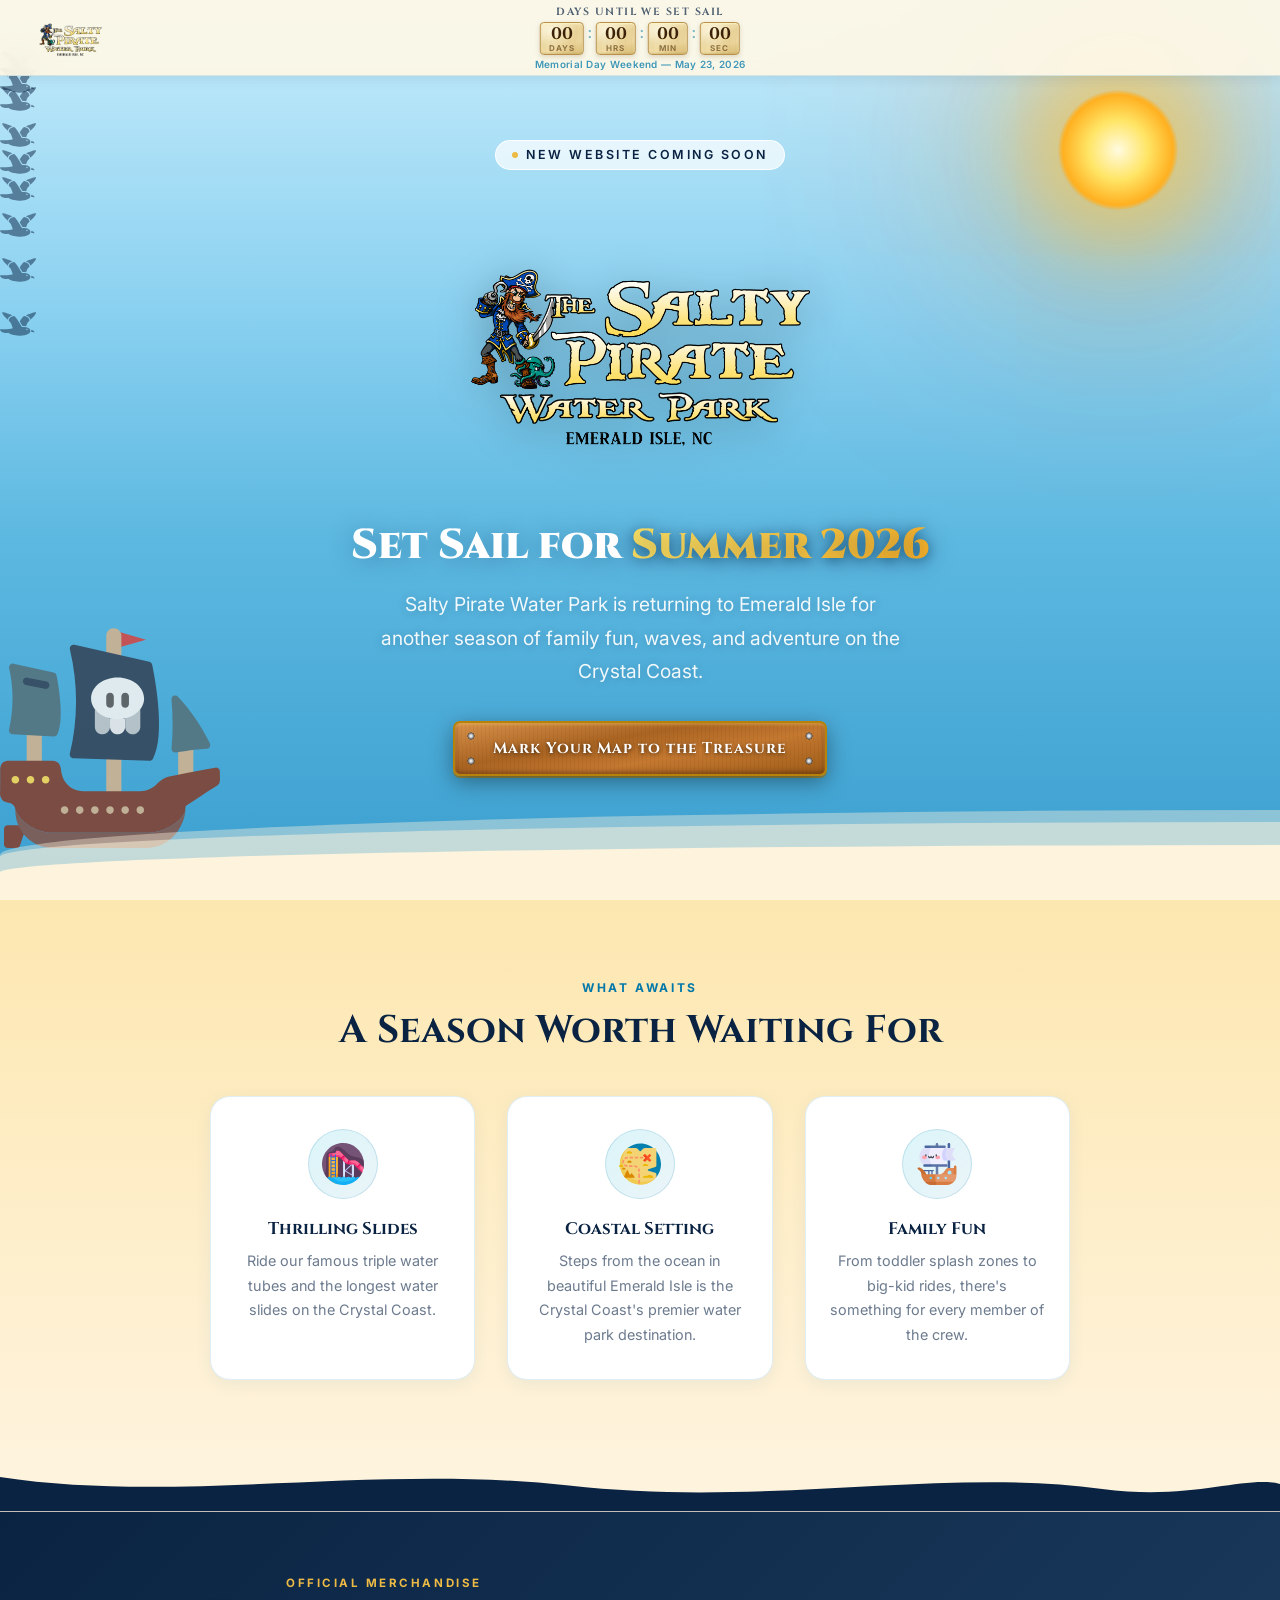
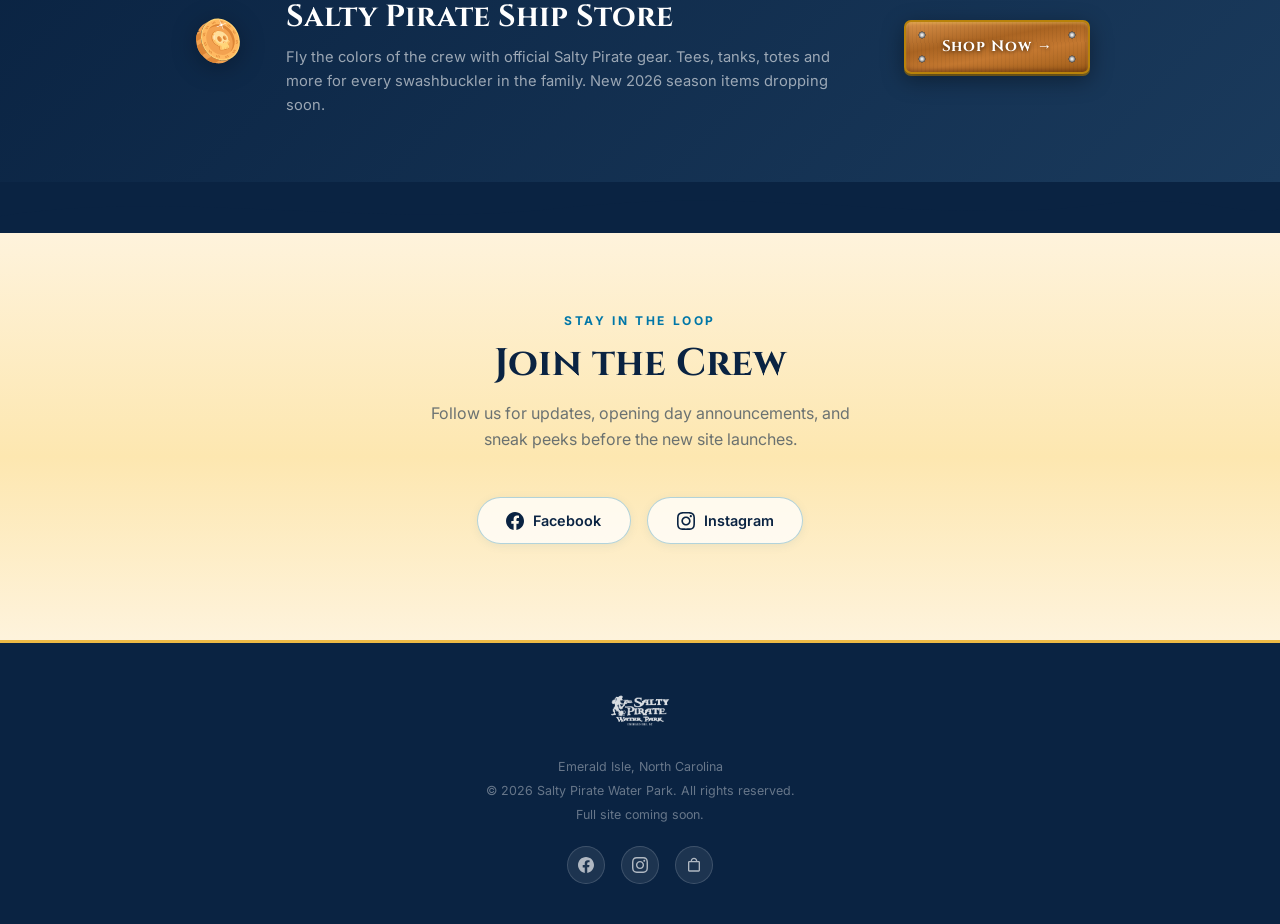
==== commit 024bf987: "Update favicon links and add site webmanifest for improved PWA support" ====
--- a/index.html
+++ b/index.html
@@ -7,9 +7,44 @@
   <meta property="og:title" content="Salty Pirate Water Park — Set Sail Summer 2026" />
   <meta property="og:description" content="The crew returns Memorial Day Weekend 2026. Emerald Isle, North Carolina." />
   <meta property="og:type" content="website" />
+  <meta property="og:url" content="https://www.saltypiratewaterpark.com" />
+  <meta name="twitter:card" content="summary_large_image" />
+  <meta name="twitter:title" content="Salty Pirate Water Park — Set Sail Summer 2026" />
+  <meta name="twitter:description" content="The crew returns Memorial Day Weekend 2026. Emerald Isle, North Carolina." />
+  <meta name="robots" content="index, follow, max-snippet:-1, max-image-preview:large, max-video-preview:-1" />
+  <link rel="canonical" href="https://www.saltypiratewaterpark.com" />
   <title>Salty Pirate Water Park — Set Sail Summer 2026</title>
 
-  <link rel="icon" type="image/png" href="images/coin.png" />
+  <script async src="https://www.googletagmanager.com/gtag/js?id=G-0KPX6G0N1Y"></script>
+  <script>
+    window.dataLayer = window.dataLayer || [];
+    function gtag(){dataLayer.push(arguments);}
+    gtag('js', new Date());
+    gtag('config', 'G-0KPX6G0N1Y');
+  </script>
+  <link rel="icon" type="image/x-icon" href="/favicon.ico" />
+  <link rel="icon" type="image/png" sizes="32x32" href="/favicon-32x32.png" />
+  <link rel="icon" type="image/png" sizes="16x16" href="/favicon-16x16.png" />
+  <link rel="manifest" href="/site.webmanifest" />
+  <script type="application/ld+json">
+  {
+    "@context": "https://schema.org",
+    "@type": "AmusementPark",
+    "name": "Salty Pirate Water Park",
+    "description": "Family water park returning to Emerald Isle, NC for Summer 2026.",
+    "url": "https://www.saltypiratewaterpark.com",
+    "address": {
+      "@type": "PostalAddress",
+      "addressLocality": "Emerald Isle",
+      "addressRegion": "NC",
+      "addressCountry": "US"
+    },
+    "sameAs": [
+      "https://www.facebook.com/thesaltypiratewaterpark/",
+      "https://www.instagram.com/saltypiratewaterpark/"
+    ]
+  }
+  </script>
   <link rel="preconnect" href="https://fonts.googleapis.com" />
   <link rel="preconnect" href="https://fonts.gstatic.com" crossorigin />
   <link href="https://fonts.googleapis.com/css2?family=Cinzel:wght@700;900&family=Inter:wght@400;500;600;700&display=swap" rel="stylesheet" />
@@ -17,6 +52,7 @@
 </head>
 <body>
 
+  <a href="#main" class="skip-link">Skip to main content</a>
   <div id="scroll-progress" aria-hidden="true"></div>
 
   <!-- NAV -->
@@ -58,6 +94,7 @@
     </div>
   </nav>
 
+  <main id="main">
   <!-- HERO -->
   <section class="hero">
     <div class="birds" id="birds"></div>
@@ -72,6 +109,7 @@
     </div>
 
     <div class="hero-content">
+      <h1 class="visually-hidden">Salty Pirate Water Park — Emerald Isle, NC — Opening Memorial Day Weekend 2026</h1>
       <div class="hero-eyebrow">
         <span class="dot"></span>
         New Website Coming Soon
@@ -180,9 +218,10 @@
         target="_blank"
         rel="noopener noreferrer"
         class="social-btn"
+        aria-label="Follow us on Facebook"
         style="--i:0"
       >
-        <svg viewBox="0 0 24 24"><path d="M24 12.073C24 5.406 18.627 0 12 0S0 5.406 0 12.073C0 18.1 4.388 23.094 10.125 24v-8.437H7.078v-3.49h3.047V9.41c0-3.025 1.791-4.697 4.533-4.697 1.313 0 2.686.236 2.686.236v2.97h-1.513c-1.491 0-1.956.93-1.956 1.874v2.25h3.328l-.532 3.49h-2.796V24C19.612 23.094 24 18.1 24 12.073z"/></svg>
+        <svg viewBox="0 0 24 24" aria-hidden="true"><path d="M24 12.073C24 5.406 18.627 0 12 0S0 5.406 0 12.073C0 18.1 4.388 23.094 10.125 24v-8.437H7.078v-3.49h3.047V9.41c0-3.025 1.791-4.697 4.533-4.697 1.313 0 2.686.236 2.686.236v2.97h-1.513c-1.491 0-1.956.93-1.956 1.874v2.25h3.328l-.532 3.49h-2.796V24C19.612 23.094 24 18.1 24 12.073z"/></svg>
         Facebook
       </a>
       <a
@@ -190,6 +229,7 @@
         target="_blank"
         rel="noopener noreferrer"
         class="social-btn"
+        aria-label="Follow us on Instagram"
         style="--i:1"
       >
         <svg viewBox="0 0 24 24"><path d="M12 2.163c3.204 0 3.584.012 4.85.07 3.252.148 4.771 1.691 4.919 4.919.058 1.265.069 1.645.069 4.849 0 3.205-.012 3.584-.069 4.849-.149 3.225-1.664 4.771-4.919 4.919-1.266.058-1.644.07-4.85.07-3.204 0-3.584-.012-4.849-.07-3.26-.149-4.771-1.699-4.919-4.92-.058-1.265-.07-1.644-.07-4.849 0-3.204.013-3.583.07-4.849.149-3.227 1.664-4.771 4.919-4.919 1.266-.057 1.645-.069 4.849-.069zm0-2.163c-3.259 0-3.667.014-4.947.072-4.358.2-6.78 2.618-6.98 6.98-.059 1.281-.073 1.689-.073 4.948 0 3.259.014 3.668.072 4.948.2 4.358 2.618 6.78 6.98 6.98 1.281.058 1.689.072 4.948.072 3.259 0 3.668-.014 4.948-.072 4.354-.2 6.782-2.618 6.979-6.98.059-1.28.073-1.689.073-4.948 0-3.259-.014-3.667-.072-4.947-.196-4.354-2.617-6.78-6.979-6.98-1.281-.059-1.69-.073-4.949-.073zm0 5.838c-3.403 0-6.162 2.759-6.162 6.162s2.759 6.163 6.162 6.163 6.162-2.759 6.162-6.163c0-3.403-2.759-6.162-6.162-6.162zm0 10.162c-2.209 0-4-1.79-4-4 0-2.209 1.791-4 4-4s4 1.791 4 4c0 2.21-1.791 4-4 4zm6.406-11.845c-.796 0-1.441.645-1.441 1.44s.645 1.44 1.441 1.44c.795 0 1.439-.645 1.439-1.44s-.644-1.44-1.439-1.44z"/></svg>
@@ -197,6 +237,8 @@
       </a>
     </div>
   </section>
+
+  </main>
 
   <!-- FOOTER -->
   <footer>
--- a/css/styles.css
+++ b/css/styles.css
@@ -44,6 +44,51 @@
   overflow-x: hidden;
 }
 
+/* ─── Visually Hidden (SEO / a11y) ─────────────────────── */
+.visually-hidden {
+  position: absolute;
+  width: 1px;
+  height: 1px;
+  padding: 0;
+  margin: -1px;
+  overflow: hidden;
+  clip: rect(0, 0, 0, 0);
+  white-space: nowrap;
+  border: 0;
+}
+
+/* ─── Skip Link ─────────────────────────────────────────── */
+.skip-link {
+  position: absolute;
+  top: -100%;
+  left: 1rem;
+  z-index: 9999;
+  padding: 0.6rem 1.2rem;
+  background: var(--navy);
+  color: var(--white);
+  font-weight: 700;
+  border-radius: 0 0 6px 6px;
+  text-decoration: none;
+  transition: top 0.2s;
+}
+.skip-link:focus { top: 0; }
+
+/* ─── Focus Indicators ──────────────────────────────────── */
+:focus-visible {
+  outline: 3px solid var(--ocean);
+  outline-offset: 3px;
+  border-radius: 4px;
+}
+
+/* ─── Reduced Motion ────────────────────────────────────── */
+@media (prefers-reduced-motion: reduce) {
+  *, *::before, *::after {
+    animation-duration: 0.01ms !important;
+    animation-iteration-count: 1 !important;
+    transition-duration: 0.01ms !important;
+  }
+}
+
 /* ─── NAV ──────────────────────────────────────────────── */
 nav {
   position: fixed;
@@ -122,21 +167,24 @@
   display: flex;
   flex-direction: column;
   align-items: center;
-  background: rgba(255, 255, 255, 0.7);
-  border: 1px solid rgba(0, 119, 168, 0.18);
-  border-radius: 6px;
+  background-image:
+    radial-gradient(ellipse at 25% 25%, rgba(255, 252, 235, 0.7) 0%, transparent 55%),
+    radial-gradient(ellipse at 75% 80%, rgba(180, 130, 50, 0.18) 0%, transparent 55%),
+    repeating-linear-gradient(
+      92deg,
+      transparent 0px, transparent 5px,
+      rgba(160, 110, 30, 0.04) 5px, rgba(160, 110, 30, 0.04) 6px
+    ),
+    linear-gradient(160deg, #f6e8c0 0%, #e9d49a 45%, #f2dfa8 70%, #e0c882 100%);
+  border: 1px solid #b8924a;
+  border-radius: 4px;
   padding: 0.12rem 0.5rem;
   min-width: 38px;
   position: relative;
-  overflow: hidden;
-}
-
-.nav-cd-item::before {
-  content: '';
-  position: absolute;
-  top: 0; left: 0; right: 0;
-  height: 2px;
-  background: linear-gradient(90deg, var(--ocean), var(--teal));
+  box-shadow:
+    inset 0 1px 2px rgba(255, 245, 200, 0.9),
+    inset 0 -1px 2px rgba(120, 75, 10, 0.2),
+    0 2px 5px rgba(100, 60, 10, 0.18);
 }
 
 .nav-cd-num {
@@ -144,10 +192,8 @@
   font-size: 1.05rem;
   font-weight: 700;
   line-height: 1.15;
-  background: linear-gradient(135deg, var(--ocean), var(--teal));
-  -webkit-background-clip: text;
-  -webkit-text-fill-color: transparent;
-  background-clip: text;
+  color: #3a2008;
+  text-shadow: 0 1px 0 rgba(255, 230, 150, 0.6);
 }
 
 .nav-cd-lbl {
@@ -155,7 +201,7 @@
   font-weight: 700;
   letter-spacing: 0.12em;
   text-transform: uppercase;
-  color: rgba(10, 35, 66, 0.42);
+  color: rgba(80, 45, 5, 0.6);
   line-height: 1;
 }
 
@@ -462,17 +508,6 @@
   text-shadow: 0 1px 8px rgba(0, 50, 90, 0.25);
 }
 
-.hero-location {
-  display: inline-flex;
-  align-items: center;
-  gap: 0.4rem;
-  font-size: 0.82rem;
-  font-weight: 600;
-  color: rgba(255, 255, 255, 0.88);
-  letter-spacing: 0.1em;
-  text-transform: uppercase;
-  margin-bottom: 2rem;
-}
 
 .hero-cta {
   display: inline-flex;
@@ -527,7 +562,6 @@
 .hero-logo-fallback { animation: hero-enter 0.8s ease both 0.38s; }
 .hero-tagline       { animation: hero-enter 0.7s ease both 0.54s; }
 .hero-sub           { animation: hero-enter 0.7s ease both 0.68s; }
-.hero-location      { animation: hero-enter 0.7s ease both 0.80s; }
 .hero-cta           { animation: hero-enter 0.8s ease both 0.94s; }
 
 /* ─── COUNTDOWN ────────────────────────────────────────── */
@@ -648,17 +682,6 @@
 .countdown-number.ticking,
 .nav-cd-num.ticking { animation: cd-tick 0.28s ease; }
 
-.opening-date-note {
-  text-align: center;
-  margin-top: 2.5rem;
-  font-size: 0.9rem;
-  color: rgba(10, 35, 66, 0.52);
-}
-
-.opening-date-note strong {
-  color: var(--ocean);
-  font-weight: 600;
-}
 
 /* ─── MASCOT (mobile only) ──────────────────────────────── */
 .mascot-mobile {
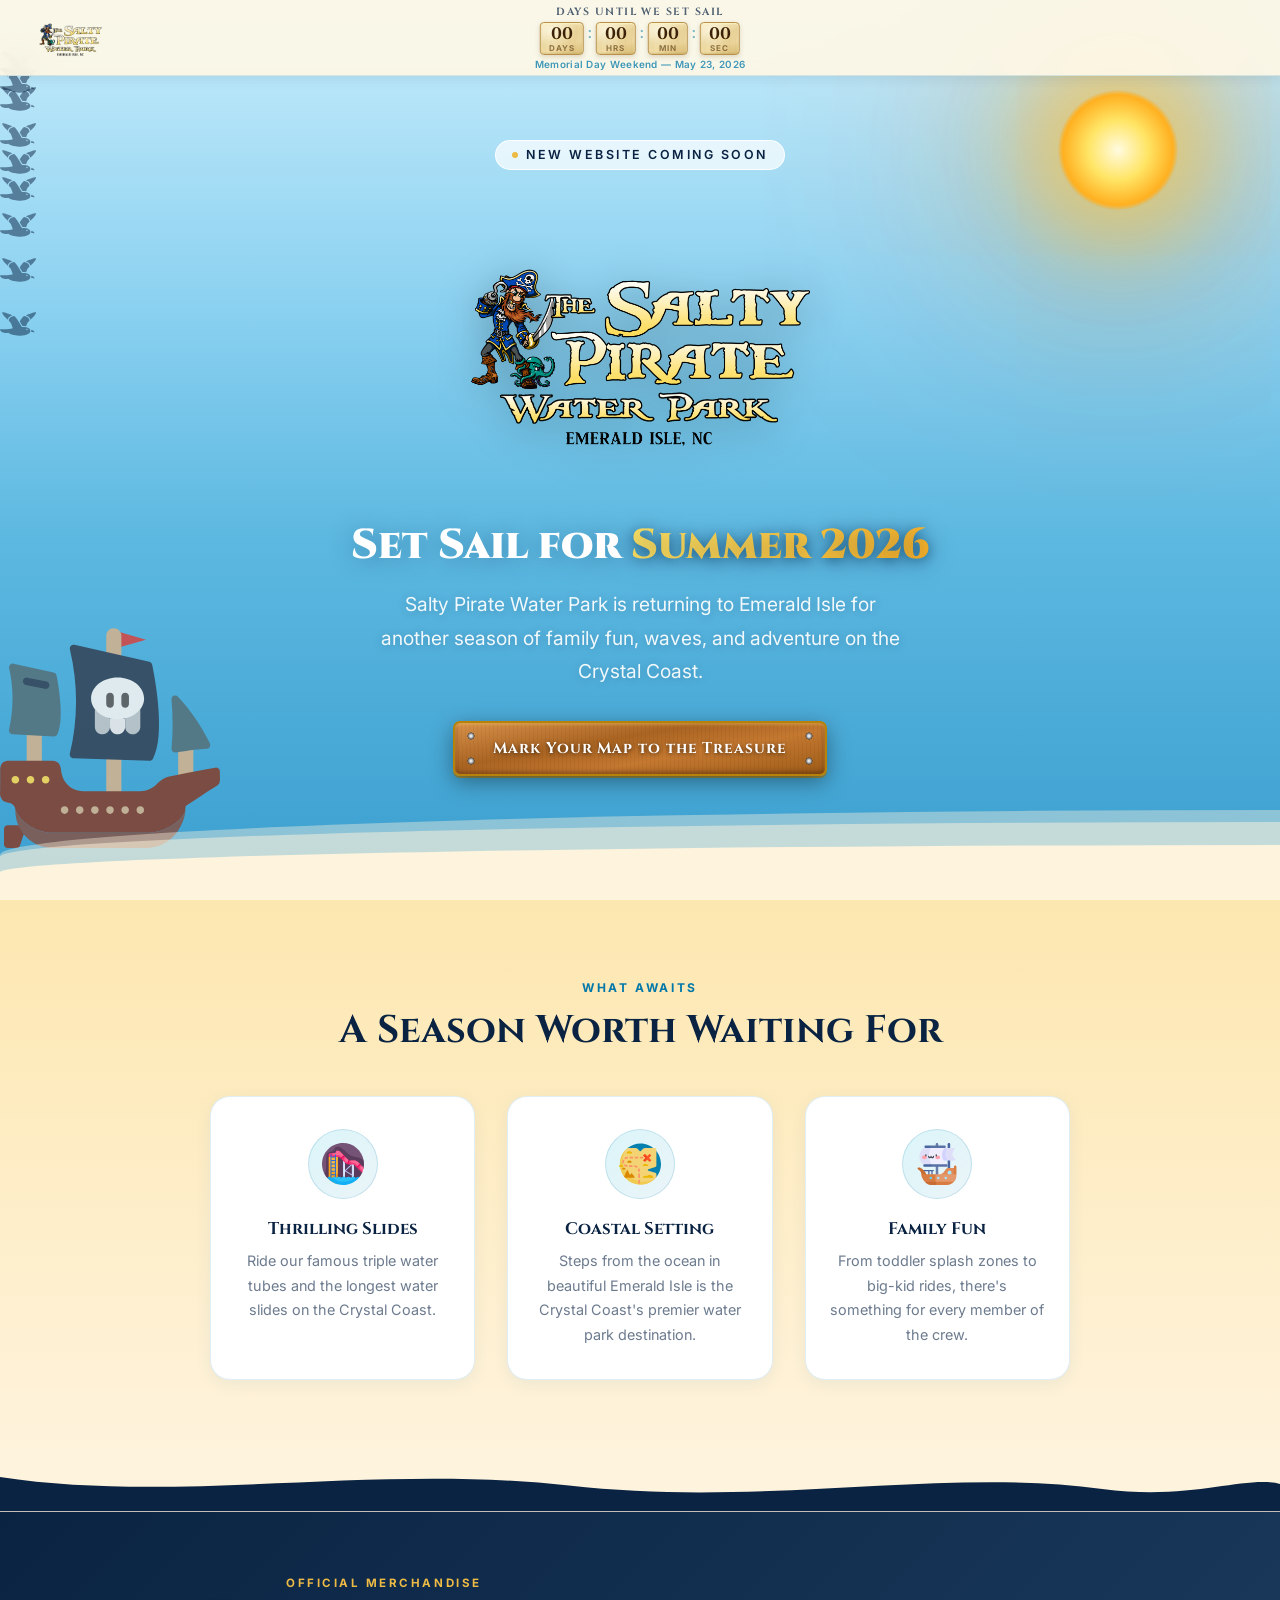
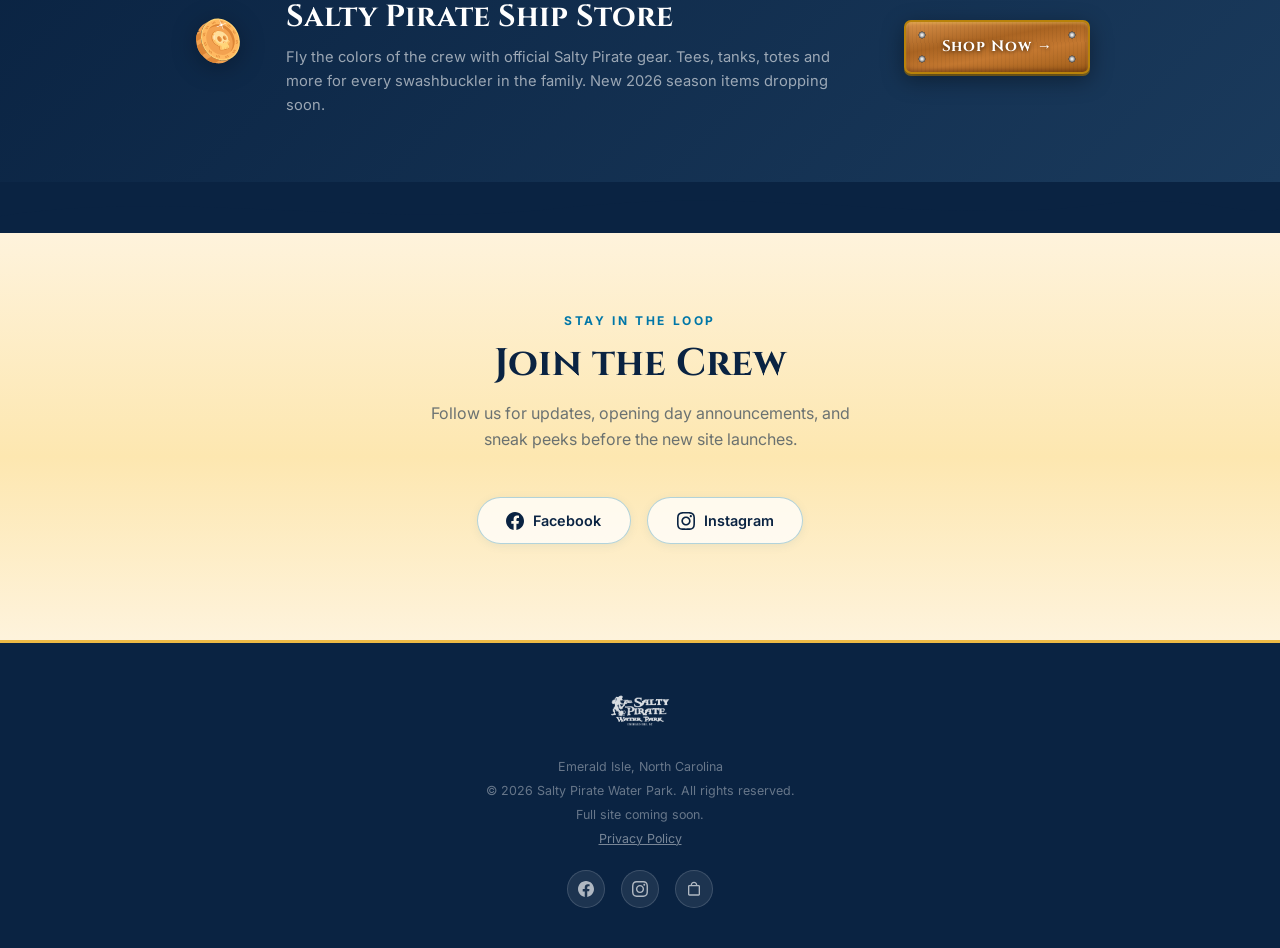
==== commit c018fa7f: "added privacy policy" ====
--- a/index.html
+++ b/index.html
@@ -253,7 +253,8 @@
     <p class="footer-text">
       Emerald Isle, North Carolina<br />
       © 2026 Salty Pirate Water Park. All rights reserved.<br />
-      Full site coming soon.
+      Full site coming soon.<br />
+      <a href="/privacy-policy.html" style="color:rgba(255,255,255,0.45); text-decoration:underline;">Privacy Policy</a>
     </p>
     <div class="footer-social">
       <a href="https://www.facebook.com/thesaltypiratewaterpark/" target="_blank" rel="noopener noreferrer" aria-label="Facebook">
